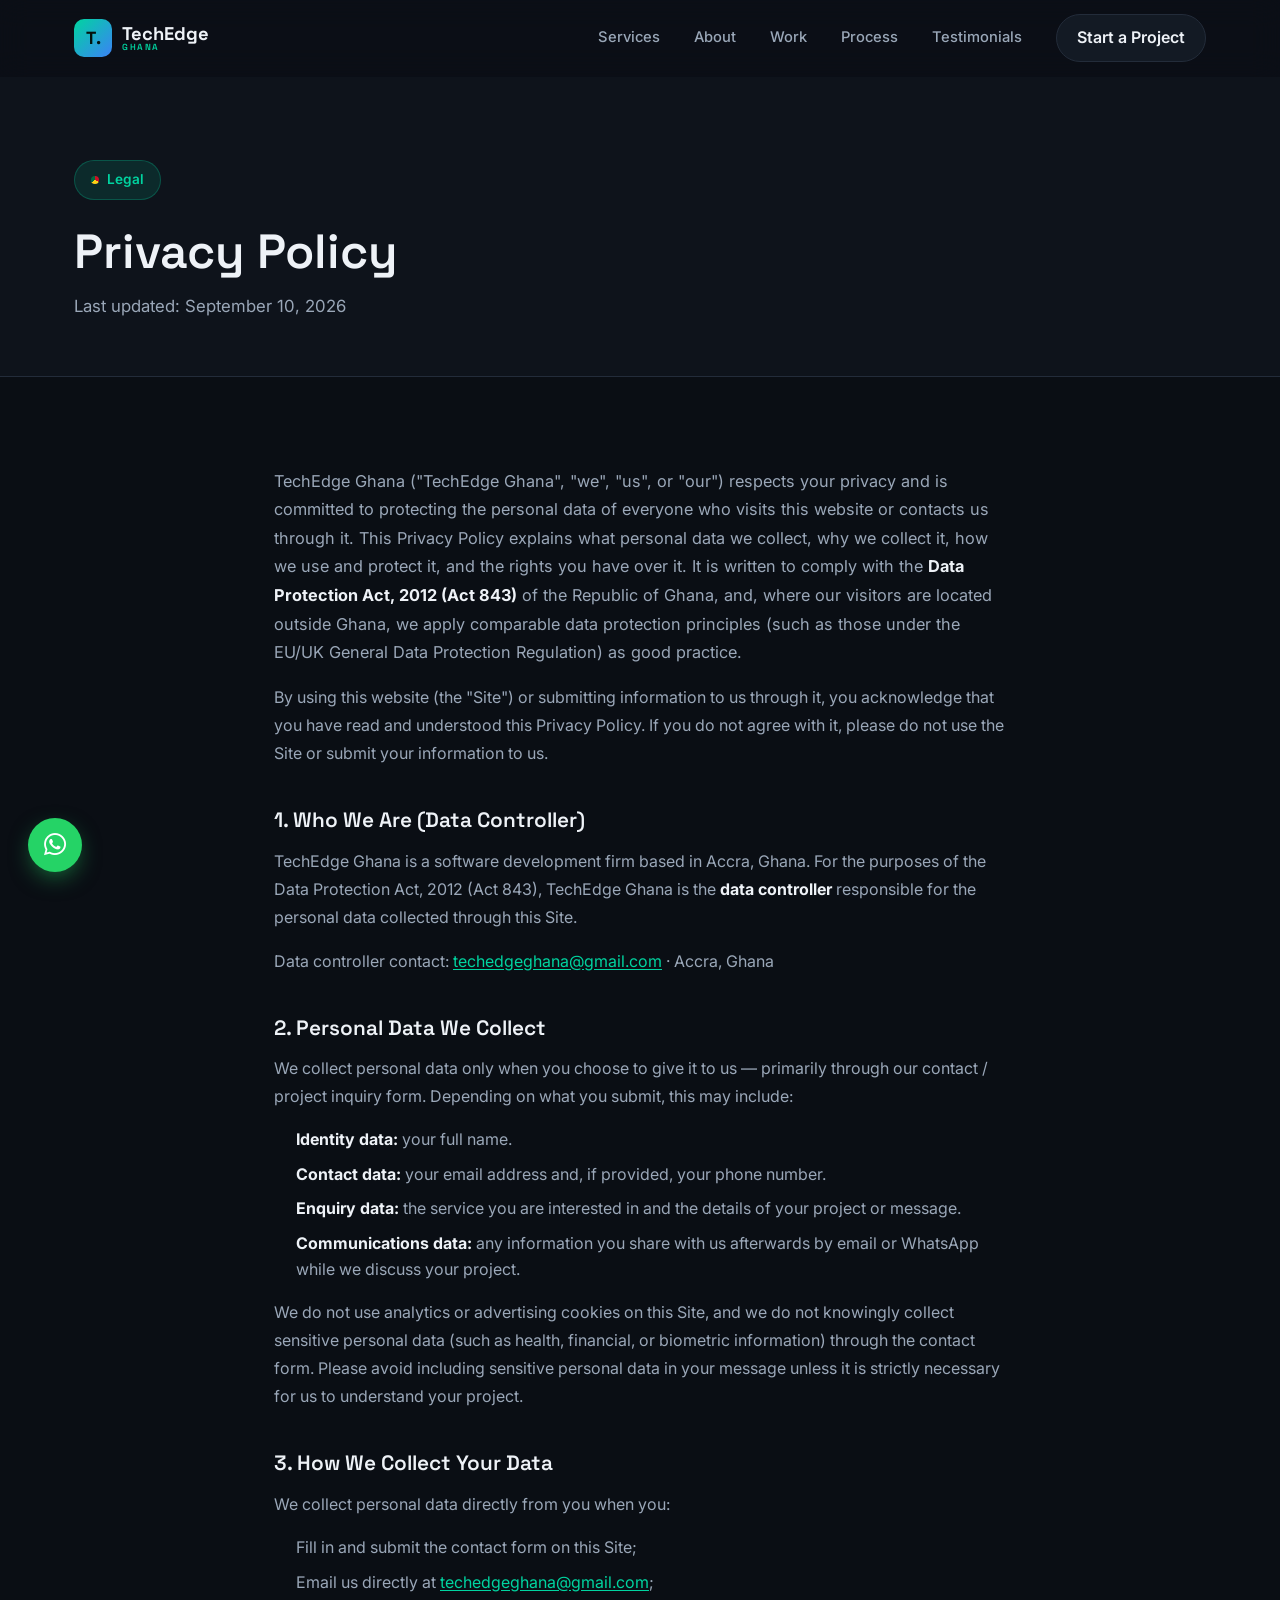
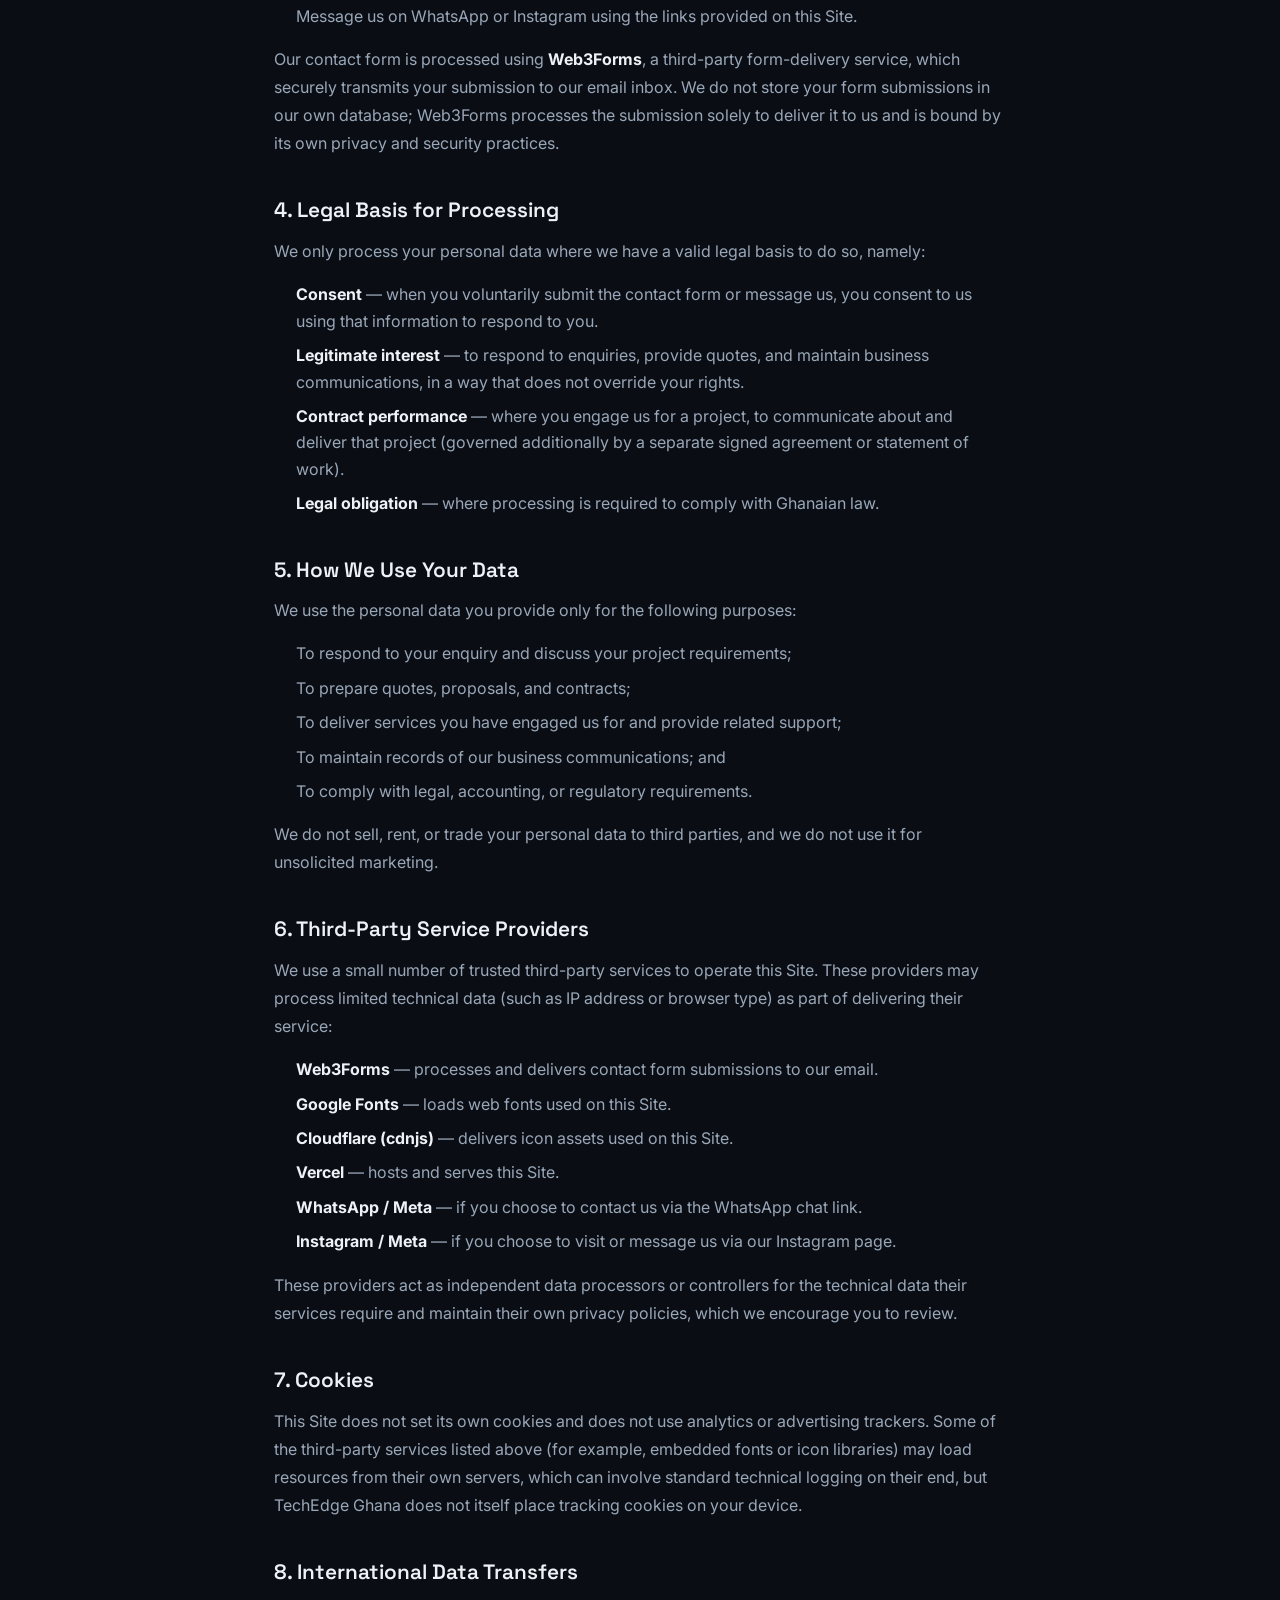
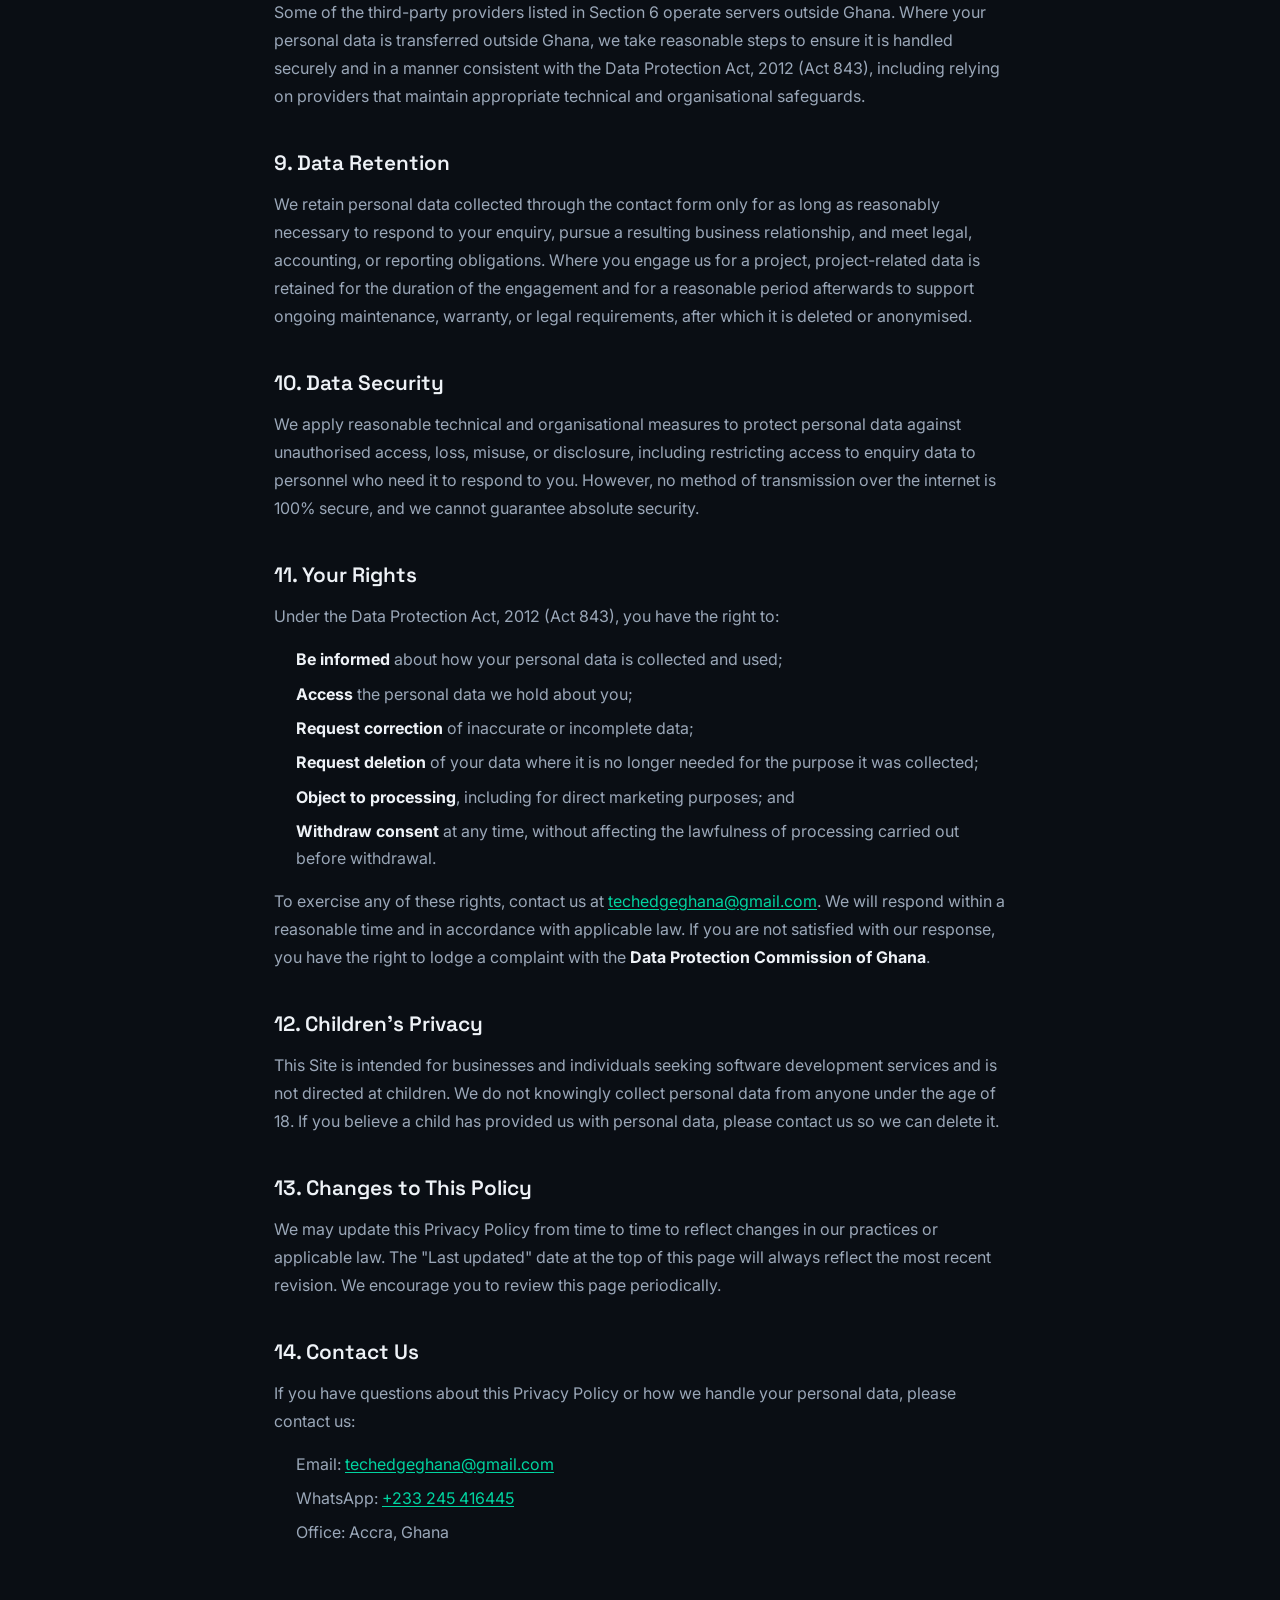
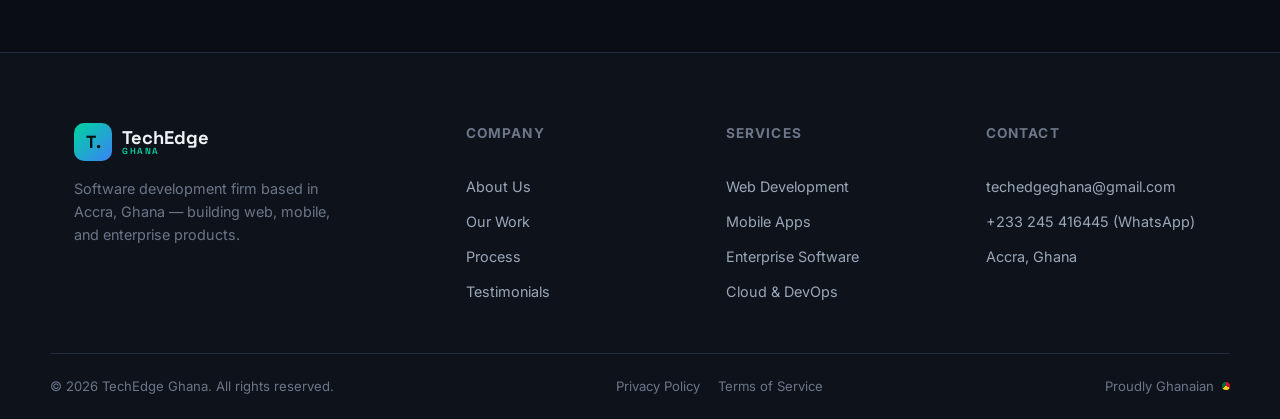
==== privacy.html @ fc967653 "Add Terms of Service and Privacy Policy pages Adds privacy.html and terms.html matching the site's d" ====
<!DOCTYPE html>
<html lang="en">
<head>
<meta charset="UTF-8">
<meta name="viewport" content="width=device-width, initial-scale=1.0">
<title>Privacy Policy | TechEdge Ghana</title>
<meta name="description" content="TechEdge Ghana's Privacy Policy — how we collect, use, and protect personal data in compliance with Ghana's Data Protection Act, 2012 (Act 843).">
<link rel="icon" href="data:image/svg+xml,<svg xmlns=%22http://www.w3.org/2000/svg%22 viewBox=%220 0 100 100%22><rect width=%22100%22 height=%22100%22 rx=%2220%22 fill=%22%230b0f14%22/><text x=%2250%22 y=%2268%22 font-size=%2260%22 text-anchor=%22middle%22 fill=%22%2300d4a0%22 font-family=%22Arial%22 font-weight=%22bold%22>T</text></svg>">
<link rel="preconnect" href="https://fonts.googleapis.com">
<link rel="preconnect" href="https://fonts.gstatic.com" crossorigin>
<link href="https://fonts.googleapis.com/css2?family=Space+Grotesk:wght@500;600;700&family=Inter:wght@400;500;600;700&display=swap" rel="stylesheet">
<link rel="stylesheet" href="https://cdnjs.cloudflare.com/ajax/libs/font-awesome/6.5.1/css/all.min.css">
<link rel="stylesheet" href="css/styles.css">
</head>
<body>

<div class="progress-bar" id="progressBar"></div>

<header class="site-header" id="siteHeader">
  <div class="container header-inner">
    <a href="index.html" class="logo">
      <span class="logo-mark">T<span class="dot">.</span></span>
      <span class="logo-text">TechEdge<span class="logo-sub">GHANA</span></span>
    </a>

    <nav class="nav-desktop" aria-label="Primary">
      <a href="index.html#services">Services</a>
      <a href="index.html#about">About</a>
      <a href="index.html#work">Work</a>
      <a href="index.html#process">Process</a>
      <a href="index.html#testimonials">Testimonials</a>
      <a href="index.html#contact" class="nav-cta">Start a Project</a>
    </nav>

    <button class="nav-toggle" id="navToggle" aria-label="Toggle menu" aria-expanded="false">
      <span></span><span></span><span></span>
    </button>
  </div>

  <nav class="nav-mobile" id="navMobile" aria-label="Mobile">
    <a href="index.html#services">Services</a>
    <a href="index.html#about">About</a>
    <a href="index.html#work">Work</a>
    <a href="index.html#process">Process</a>
    <a href="index.html#testimonials">Testimonials</a>
    <a href="index.html#contact" class="nav-cta">Start a Project</a>
  </nav>
</header>

<main>

  <section class="legal-hero">
    <div class="container">
      <p class="eyebrow reveal"><span class="flag-dot"></span> Legal</p>
      <h1 class="reveal">Privacy Policy</h1>
      <p class="section-sub reveal">Last updated: September 10, 2026</p>
    </div>
  </section>

  <section class="legal-body">
    <div class="container legal-content reveal">

      <p class="legal-intro">TechEdge Ghana ("TechEdge Ghana", "we", "us", or "our") respects your privacy and is committed to protecting the personal data of everyone who visits this website or contacts us through it. This Privacy Policy explains what personal data we collect, why we collect it, how we use and protect it, and the rights you have over it. It is written to comply with the <strong>Data Protection Act, 2012 (Act 843)</strong> of the Republic of Ghana, and, where our visitors are located outside Ghana, we apply comparable data protection principles (such as those under the EU/UK General Data Protection Regulation) as good practice.</p>

      <p>By using this website (the "Site") or submitting information to us through it, you acknowledge that you have read and understood this Privacy Policy. If you do not agree with it, please do not use the Site or submit your information to us.</p>

      <h2>1. Who We Are (Data Controller)</h2>
      <p>TechEdge Ghana is a software development firm based in Accra, Ghana. For the purposes of the Data Protection Act, 2012 (Act 843), TechEdge Ghana is the <strong>data controller</strong> responsible for the personal data collected through this Site.</p>
      <p>Data controller contact: <a href="mailto:techedgeghana@gmail.com">techedgeghana@gmail.com</a> &middot; Accra, Ghana</p>

      <h2>2. Personal Data We Collect</h2>
      <p>We collect personal data only when you choose to give it to us — primarily through our contact / project inquiry form. Depending on what you submit, this may include:</p>
      <ul>
        <li><strong>Identity data:</strong> your full name.</li>
        <li><strong>Contact data:</strong> your email address and, if provided, your phone number.</li>
        <li><strong>Enquiry data:</strong> the service you are interested in and the details of your project or message.</li>
        <li><strong>Communications data:</strong> any information you share with us afterwards by email or WhatsApp while we discuss your project.</li>
      </ul>
      <p>We do not use analytics or advertising cookies on this Site, and we do not knowingly collect sensitive personal data (such as health, financial, or biometric information) through the contact form. Please avoid including sensitive personal data in your message unless it is strictly necessary for us to understand your project.</p>

      <h2>3. How We Collect Your Data</h2>
      <p>We collect personal data directly from you when you:</p>
      <ul>
        <li>Fill in and submit the contact form on this Site;</li>
        <li>Email us directly at <a href="mailto:techedgeghana@gmail.com">techedgeghana@gmail.com</a>;</li>
        <li>Message us on WhatsApp or Instagram using the links provided on this Site.</li>
      </ul>
      <p>Our contact form is processed using <strong>Web3Forms</strong>, a third-party form-delivery service, which securely transmits your submission to our email inbox. We do not store your form submissions in our own database; Web3Forms processes the submission solely to deliver it to us and is bound by its own privacy and security practices.</p>

      <h2>4. Legal Basis for Processing</h2>
      <p>We only process your personal data where we have a valid legal basis to do so, namely:</p>
      <ul>
        <li><strong>Consent</strong> — when you voluntarily submit the contact form or message us, you consent to us using that information to respond to you.</li>
        <li><strong>Legitimate interest</strong> — to respond to enquiries, provide quotes, and maintain business communications, in a way that does not override your rights.</li>
        <li><strong>Contract performance</strong> — where you engage us for a project, to communicate about and deliver that project (governed additionally by a separate signed agreement or statement of work).</li>
        <li><strong>Legal obligation</strong> — where processing is required to comply with Ghanaian law.</li>
      </ul>

      <h2>5. How We Use Your Data</h2>
      <p>We use the personal data you provide only for the following purposes:</p>
      <ul>
        <li>To respond to your enquiry and discuss your project requirements;</li>
        <li>To prepare quotes, proposals, and contracts;</li>
        <li>To deliver services you have engaged us for and provide related support;</li>
        <li>To maintain records of our business communications; and</li>
        <li>To comply with legal, accounting, or regulatory requirements.</li>
      </ul>
      <p>We do not sell, rent, or trade your personal data to third parties, and we do not use it for unsolicited marketing.</p>

      <h2>6. Third-Party Service Providers</h2>
      <p>We use a small number of trusted third-party services to operate this Site. These providers may process limited technical data (such as IP address or browser type) as part of delivering their service:</p>
      <ul>
        <li><strong>Web3Forms</strong> — processes and delivers contact form submissions to our email.</li>
        <li><strong>Google Fonts</strong> — loads web fonts used on this Site.</li>
        <li><strong>Cloudflare (cdnjs)</strong> — delivers icon assets used on this Site.</li>
        <li><strong>Vercel</strong> — hosts and serves this Site.</li>
        <li><strong>WhatsApp / Meta</strong> — if you choose to contact us via the WhatsApp chat link.</li>
        <li><strong>Instagram / Meta</strong> — if you choose to visit or message us via our Instagram page.</li>
      </ul>
      <p>These providers act as independent data processors or controllers for the technical data their services require and maintain their own privacy policies, which we encourage you to review.</p>

      <h2>7. Cookies</h2>
      <p>This Site does not set its own cookies and does not use analytics or advertising trackers. Some of the third-party services listed above (for example, embedded fonts or icon libraries) may load resources from their own servers, which can involve standard technical logging on their end, but TechEdge Ghana does not itself place tracking cookies on your device.</p>

      <h2>8. International Data Transfers</h2>
      <p>Some of the third-party providers listed in Section 6 operate servers outside Ghana. Where your personal data is transferred outside Ghana, we take reasonable steps to ensure it is handled securely and in a manner consistent with the Data Protection Act, 2012 (Act 843), including relying on providers that maintain appropriate technical and organisational safeguards.</p>

      <h2>9. Data Retention</h2>
      <p>We retain personal data collected through the contact form only for as long as reasonably necessary to respond to your enquiry, pursue a resulting business relationship, and meet legal, accounting, or reporting obligations. Where you engage us for a project, project-related data is retained for the duration of the engagement and for a reasonable period afterwards to support ongoing maintenance, warranty, or legal requirements, after which it is deleted or anonymised.</p>

      <h2>10. Data Security</h2>
      <p>We apply reasonable technical and organisational measures to protect personal data against unauthorised access, loss, misuse, or disclosure, including restricting access to enquiry data to personnel who need it to respond to you. However, no method of transmission over the internet is 100% secure, and we cannot guarantee absolute security.</p>

      <h2>11. Your Rights</h2>
      <p>Under the Data Protection Act, 2012 (Act 843), you have the right to:</p>
      <ul>
        <li><strong>Be informed</strong> about how your personal data is collected and used;</li>
        <li><strong>Access</strong> the personal data we hold about you;</li>
        <li><strong>Request correction</strong> of inaccurate or incomplete data;</li>
        <li><strong>Request deletion</strong> of your data where it is no longer needed for the purpose it was collected;</li>
        <li><strong>Object to processing</strong>, including for direct marketing purposes; and</li>
        <li><strong>Withdraw consent</strong> at any time, without affecting the lawfulness of processing carried out before withdrawal.</li>
      </ul>
      <p>To exercise any of these rights, contact us at <a href="mailto:techedgeghana@gmail.com">techedgeghana@gmail.com</a>. We will respond within a reasonable time and in accordance with applicable law. If you are not satisfied with our response, you have the right to lodge a complaint with the <strong>Data Protection Commission of Ghana</strong>.</p>

      <h2>12. Children's Privacy</h2>
      <p>This Site is intended for businesses and individuals seeking software development services and is not directed at children. We do not knowingly collect personal data from anyone under the age of 18. If you believe a child has provided us with personal data, please contact us so we can delete it.</p>

      <h2>13. Changes to This Policy</h2>
      <p>We may update this Privacy Policy from time to time to reflect changes in our practices or applicable law. The "Last updated" date at the top of this page will always reflect the most recent revision. We encourage you to review this page periodically.</p>

      <h2>14. Contact Us</h2>
      <p>If you have questions about this Privacy Policy or how we handle your personal data, please contact us:</p>
      <ul>
        <li>Email: <a href="mailto:techedgeghana@gmail.com">techedgeghana@gmail.com</a></li>
        <li>WhatsApp: <a href="https://wa.me/233245416445" target="_blank" rel="noopener">+233 245 416445</a></li>
        <li>Office: Accra, Ghana</li>
      </ul>

    </div>
  </section>

</main>

<footer class="site-footer">
  <div class="container footer-inner">
    <div class="footer-brand">
      <a href="index.html" class="logo">
        <span class="logo-mark">T<span class="dot">.</span></span>
        <span class="logo-text">TechEdge<span class="logo-sub">GHANA</span></span>
      </a>
      <p>Software development firm based in Accra, Ghana &mdash; building web, mobile, and enterprise products.</p>
    </div>
    <div class="footer-col">
      <h5>Company</h5>
      <a href="index.html#about">About Us</a>
      <a href="index.html#work">Our Work</a>
      <a href="index.html#process">Process</a>
      <a href="index.html#testimonials">Testimonials</a>
    </div>
    <div class="footer-col">
      <h5>Services</h5>
      <a href="index.html#services">Web Development</a>
      <a href="index.html#services">Mobile Apps</a>
      <a href="index.html#services">Enterprise Software</a>
      <a href="index.html#services">Cloud &amp; DevOps</a>
    </div>
    <div class="footer-col">
      <h5>Contact</h5>
      <a href="mailto:techedgeghana@gmail.com">techedgeghana@gmail.com</a>
      <a href="https://wa.me/233245416445" target="_blank" rel="noopener">+233 245 416445 (WhatsApp)</a>
      <span>Accra, Ghana</span>
    </div>
  </div>
  <div class="container footer-bottom">
    <span>&copy; <span id="year"></span> TechEdge Ghana. All rights reserved.</span>
    <div class="footer-legal-links">
      <a href="privacy.html">Privacy Policy</a>
      <a href="terms.html">Terms of Service</a>
    </div>
    <span class="footer-flag">Proudly Ghanaian <span class="flag-dot"></span></span>
  </div>
</footer>

<a class="whatsapp-float" href="https://wa.me/233245416445" target="_blank" rel="noopener" aria-label="Chat with us on WhatsApp">
  <i class="fa-brands fa-whatsapp"></i>
</a>

<button class="back-to-top" id="backToTop" aria-label="Back to top"><i class="fa-solid fa-arrow-up"></i></button>

<script src="js/main.js"></script>
</body>
</html>
---- css/styles.css ----
/* ============ Tokens ============ */
:root {
  --bg: #0a0e14;
  --bg-alt: #0e131b;
  --surface: #131a24;
  --surface-hover: #182130;
  --border: #232c3a;
  --text: #eef2f7;
  --text-dim: #9aa7b8;
  --text-faint: #6b7688;

  --accent: #00d4a0;       /* teal-green */
  --accent-2: #3b82f6;     /* blue */
  --accent-soft: rgba(0, 212, 160, 0.12);

  --gh-red: #ce1126;
  --gh-gold: #fcd116;
  --gh-green: #006b3f;

  --radius: 14px;
  --radius-sm: 8px;
  --shadow: 0 10px 40px -12px rgba(0, 0, 0, 0.5);
  --font-head: 'Space Grotesk', 'Inter', sans-serif;
  --font-body: 'Inter', system-ui, sans-serif;
  --container: 1180px;
}

* { box-sizing: border-box; margin: 0; padding: 0; }

html { scroll-behavior: smooth; }

body {
  background: var(--bg);
  color: var(--text);
  font-family: var(--font-body);
  line-height: 1.6;
  -webkit-font-smoothing: antialiased;
  overflow-x: hidden;
}

img { max-width: 100%; display: block; }

a { color: inherit; text-decoration: none; }

ul { list-style: none; }

.container {
  max-width: var(--container);
  margin: 0 auto;
  padding: 0 24px;
}

h1, h2, h3, h4 { font-family: var(--font-head); font-weight: 600; line-height: 1.15; }

.text-gradient {
  background: linear-gradient(100deg, var(--accent), var(--accent-2));
  -webkit-background-clip: text;
  background-clip: text;
  color: transparent;
}

.flag-dot {
  display: inline-block;
  width: 8px; height: 8px;
  border-radius: 50%;
  background: conic-gradient(var(--gh-red) 0 33%, var(--gh-gold) 33% 66%, var(--gh-green) 66% 100%);
  vertical-align: middle;
}

/* ============ Buttons ============ */
.btn {
  display: inline-flex;
  align-items: center;
  gap: 10px;
  padding: 14px 26px;
  border-radius: 999px;
  font-weight: 600;
  font-size: 0.95rem;
  border: 1px solid transparent;
  cursor: pointer;
  transition: transform 0.2s ease, box-shadow 0.2s ease, background 0.2s ease, color 0.2s ease, border-color .2s ease;
  white-space: nowrap;
}
.btn i { font-size: 0.85em; transition: transform .2s ease; }
.btn:hover i { transform: translateX(3px); }

.btn-primary {
  background: linear-gradient(100deg, var(--accent), #00b389);
  color: #04120d;
  box-shadow: 0 8px 24px -8px rgba(0, 212, 160, 0.55);
}
.btn-primary:hover { transform: translateY(-2px); box-shadow: 0 12px 30px -8px rgba(0, 212, 160, 0.7); }

.btn-ghost {
  background: transparent;
  border-color: var(--border);
  color: var(--text);
}
.btn-ghost:hover { border-color: var(--accent); color: var(--accent); }

.btn-block { width: 100%; justify-content: center; }

/* ============ Progress bar ============ */
.progress-bar {
  position: fixed;
  top: 0; left: 0;
  height: 3px;
  width: 0%;
  background: linear-gradient(90deg, var(--gh-red), var(--gh-gold), var(--gh-green));
  z-index: 2000;
  transition: width 0.1s ease-out;
}

/* ============ Header ============ */
.site-header {
  position: fixed;
  top: 0; left: 0; right: 0;
  z-index: 1000;
  background: rgba(10, 14, 20, 0.7);
  backdrop-filter: blur(14px);
  -webkit-backdrop-filter: blur(14px);
  border-bottom: 1px solid transparent;
  transition: border-color 0.3s ease, background 0.3s ease;
}
.site-header.scrolled {
  border-color: var(--border);
  background: rgba(10, 14, 20, 0.92);
}

.header-inner {
  display: flex;
  align-items: center;
  justify-content: space-between;
  height: 76px;
}

.logo { display: flex; align-items: center; gap: 10px; }
.logo-mark {
  display: inline-flex;
  align-items: center;
  justify-content: center;
  width: 38px; height: 38px;
  border-radius: 10px;
  background: linear-gradient(135deg, var(--accent), var(--accent-2));
  color: #04120d;
  font-family: var(--font-head);
  font-weight: 700;
  font-size: 1.1rem;
}
.logo-mark .dot { color: #04120d; }
.logo-text {
  font-family: var(--font-head);
  font-weight: 700;
  font-size: 1.15rem;
  display: flex;
  flex-direction: column;
  line-height: 1.05;
}
.logo-sub {
  font-size: 0.55rem;
  letter-spacing: 0.18em;
  color: var(--accent);
  font-weight: 600;
}

.nav-desktop { display: flex; align-items: center; gap: 34px; }
.nav-desktop a:not(.nav-cta) {
  font-size: 0.92rem;
  font-weight: 500;
  color: var(--text-dim);
  position: relative;
  padding: 4px 0;
  transition: color 0.2s ease;
}
.nav-desktop a:not(.nav-cta):hover { color: var(--text); }
.nav-desktop a:not(.nav-cta)::after {
  content: '';
  position: absolute;
  left: 0; bottom: -2px;
  width: 0; height: 2px;
  background: var(--accent);
  transition: width 0.2s ease;
}
.nav-desktop a:not(.nav-cta):hover::after { width: 100%; }

.nav-cta {
  background: var(--surface);
  border: 1px solid var(--border);
  padding: 10px 20px;
  border-radius: 999px;
  font-weight: 600;
  transition: border-color .2s ease, color .2s ease, background .2s ease;
}
.nav-cta:hover { border-color: var(--accent); color: var(--accent); background: var(--accent-soft); }

.nav-toggle {
  display: none;
  flex-direction: column;
  justify-content: center;
  gap: 5px;
  width: 40px; height: 40px;
  background: none;
  border: none;
  cursor: pointer;
}
.nav-toggle span {
  display: block;
  height: 2px;
  width: 22px;
  background: var(--text);
  margin: 0 auto;
  transition: transform 0.25s ease, opacity 0.25s ease;
}
.nav-toggle.active span:nth-child(1) { transform: translateY(7px) rotate(45deg); }
.nav-toggle.active span:nth-child(2) { opacity: 0; }
.nav-toggle.active span:nth-child(3) { transform: translateY(-7px) rotate(-45deg); }

.nav-mobile {
  display: none;
  flex-direction: column;
  gap: 4px;
  padding: 10px 24px 24px;
  background: rgba(10, 14, 20, 0.98);
  border-bottom: 1px solid var(--border);
}
.nav-mobile.open { display: flex; }
.nav-mobile a {
  padding: 12px 4px;
  border-bottom: 1px solid var(--border);
  color: var(--text-dim);
  font-weight: 500;
}
.nav-mobile a:last-child { border-bottom: none; }
.nav-mobile .nav-cta {
  margin-top: 10px;
  text-align: center;
  background: var(--accent);
  color: #04120d;
  border-color: var(--accent);
}

/* ============ Hero ============ */
.hero {
  position: relative;
  padding: 168px 0 100px;
  overflow: hidden;
  background:
    linear-gradient(180deg, rgba(8, 11, 16, 0.82) 0%, rgba(8, 11, 16, 0.72) 45%, rgba(10, 14, 20, 0.96) 100%),
    url('../assets/TechEdge.jpg') center 30% / cover no-repeat;
}
.hero-glow {
  position: absolute;
  top: -200px; left: 50%;
  transform: translateX(-50%);
  width: 900px; height: 700px;
  background: radial-gradient(circle, rgba(0, 212, 160, 0.18), rgba(59, 130, 246, 0.08) 45%, transparent 70%);
  filter: blur(40px);
  pointer-events: none;
  z-index: 0;
}
.hero-inner { position: relative; z-index: 1; max-width: 820px; }

.eyebrow {
  display: inline-flex;
  align-items: center;
  gap: 8px;
  font-size: 0.85rem;
  font-weight: 600;
  color: var(--accent);
  background: var(--accent-soft);
  border: 1px solid rgba(0, 212, 160, 0.25);
  padding: 8px 16px;
  border-radius: 999px;
  margin-bottom: 24px;
}

.hero h1 {
  font-size: clamp(2.4rem, 5.2vw, 4rem);
  letter-spacing: -0.02em;
  margin-bottom: 22px;
}

.hero-sub {
  font-size: 1.15rem;
  color: var(--text-dim);
  max-width: 640px;
  margin-bottom: 36px;
}

.hero-actions { display: flex; gap: 16px; flex-wrap: wrap; margin-bottom: 64px; }

.hero-stats {
  display: grid;
  grid-template-columns: repeat(4, auto);
  gap: 40px;
  padding-top: 40px;
  border-top: 1px solid var(--border);
}
.stat { display: flex; flex-direction: column; }
.stat-num, .stat-suffix {
  font-family: var(--font-head);
  font-size: 2rem;
  font-weight: 700;
  color: var(--text);
  display: inline;
}
.stat-suffix { color: var(--accent); }
.stat-label { font-size: 0.82rem; color: var(--text-faint); margin-top: 4px; }

/* ============ Trust strip ============ */
.trust-strip {
  border-top: 1px solid var(--border);
  border-bottom: 1px solid var(--border);
  padding: 26px 0;
  background: var(--bg-alt);
}
.trust-inner { display: flex; align-items: center; gap: 28px; flex-wrap: wrap; justify-content: space-between; }
.trust-label { color: var(--text-faint); font-size: 0.85rem; white-space: nowrap; }
.trust-marquee { display: flex; gap: 28px; flex-wrap: wrap; }
.trust-marquee span {
  font-size: 0.85rem;
  color: var(--text-dim);
  font-weight: 500;
  padding: 6px 14px;
  border: 1px solid var(--border);
  border-radius: 999px;
}

/* ============ Section shared ============ */
section { padding: 110px 0; }
.section-eyebrow {
  color: var(--accent);
  font-weight: 700;
  font-size: 0.82rem;
  letter-spacing: 0.14em;
  text-transform: uppercase;
  margin-bottom: 14px;
}
.section-title {
  font-size: clamp(1.8rem, 3.4vw, 2.6rem);
  letter-spacing: -0.015em;
  margin-bottom: 16px;
}
.section-sub {
  color: var(--text-dim);
  font-size: 1.05rem;
  max-width: 600px;
  margin-bottom: 56px;
}

/* ============ Services ============ */
.services { background: var(--bg-alt); }
.services-grid {
  display: grid;
  grid-template-columns: repeat(3, 1fr);
  gap: 24px;
}
.service-card {
  background: var(--surface);
  border: 1px solid var(--border);
  border-radius: var(--radius);
  padding: 32px 28px;
  transition: transform 0.25s ease, border-color 0.25s ease, background 0.25s ease;
}
.service-card:hover {
  transform: translateY(-6px);
  border-color: rgba(0, 212, 160, 0.35);
  background: var(--surface-hover);
}
.service-icon {
  width: 52px; height: 52px;
  display: flex; align-items: center; justify-content: center;
  border-radius: 12px;
  background: var(--accent-soft);
  color: var(--accent);
  font-size: 1.3rem;
  margin-bottom: 20px;
}
.service-card h3 { font-size: 1.15rem; margin-bottom: 10px; }
.service-card p { color: var(--text-dim); font-size: 0.95rem; }

/* ============ About ============ */
.about-inner {
  display: grid;
  grid-template-columns: 0.9fr 1.1fr;
  gap: 64px;
  align-items: center;
}
.about-visual {
  display: flex;
  flex-direction: column;
  gap: 18px;
}
.about-card {
  background: var(--surface);
  border: 1px solid var(--border);
  border-radius: var(--radius);
  padding: 26px;
}
.about-card i { color: var(--accent); font-size: 1.3rem; margin-bottom: 12px; }
.about-card h4 { font-size: 1.05rem; margin-bottom: 8px; }
.about-card p { color: var(--text-dim); font-size: 0.92rem; }
.card-a { margin-right: 40px; }
.card-b { margin-left: 40px; }
.card-c { margin-right: 20px; }

.about-copy p { color: var(--text-dim); margin-bottom: 26px; }
.about-points { margin-bottom: 34px; display: flex; flex-direction: column; gap: 12px; }
.about-points li { display: flex; align-items: center; gap: 10px; font-size: 0.95rem; }
.about-points i {
  width: 22px; height: 22px;
  flex-shrink: 0;
  display: flex; align-items: center; justify-content: center;
  background: var(--accent-soft);
  color: var(--accent);
  border-radius: 50%;
  font-size: 0.7rem;
}

/* ============ Work / Portfolio ============ */
.work { background: var(--bg-alt); }
.work-grid {
  display: grid;
  grid-template-columns: repeat(3, 1fr);
  gap: 24px;
}
.work-card {
  display: block;
  background: var(--surface);
  border: 1px solid var(--border);
  border-radius: var(--radius);
  overflow: hidden;
  transition: transform 0.25s ease, border-color 0.25s ease;
}
.work-card:hover { transform: translateY(-6px); border-color: rgba(0, 212, 160, 0.35); }
.work-card:hover .work-link { color: var(--accent); gap: 10px; }
.work-thumb {
  height: 190px;
  overflow: hidden;
  position: relative;
}
.work-thumb img {
  width: 100%;
  height: 100%;
  object-fit: cover;
  object-position: top center;
  transition: transform 0.4s ease;
}
.work-card:hover .work-thumb img { transform: scale(1.05); }
.thumb-1 { background: linear-gradient(135deg, #0f766e, #134e4a); }
.thumb-2 { background: linear-gradient(135deg, #1d4ed8, #172554); }
.thumb-3 { background: linear-gradient(135deg, #be123c, #4c0519); }
.work-body { padding: 24px; }
.work-tag {
  display: inline-block;
  font-size: 0.72rem;
  font-weight: 700;
  letter-spacing: 0.06em;
  text-transform: uppercase;
  color: var(--accent);
  margin-bottom: 10px;
}
.work-body h3 { font-size: 1.08rem; margin-bottom: 8px; }
.work-body p { color: var(--text-dim); font-size: 0.9rem; margin-bottom: 16px; }
.work-link {
  display: inline-flex;
  align-items: center;
  gap: 6px;
  font-size: 0.85rem;
  font-weight: 600;
  color: var(--text-dim);
  transition: color 0.2s ease, gap 0.2s ease;
}
.work-link i { font-size: 0.75em; }
.work-note {
  text-align: center;
  color: var(--text-faint);
  font-size: 0.92rem;
  margin-top: 40px;
}
.work-note a { color: var(--accent); font-weight: 600; }
.work-note a:hover { text-decoration: underline; }

/* ============ Process ============ */
.process-grid {
  display: grid;
  grid-template-columns: repeat(4, 1fr);
  gap: 24px;
}
.process-step {
  position: relative;
  padding: 30px 24px 24px;
  border-left: 2px solid var(--border);
  transition: border-color .25s ease;
}
.process-step:hover { border-color: var(--accent); }
.process-num {
  font-family: var(--font-head);
  font-size: 1.6rem;
  font-weight: 700;
  color: var(--accent);
  display: block;
  margin-bottom: 14px;
}
.process-step h3 { font-size: 1.1rem; margin-bottom: 10px; }
.process-step p { color: var(--text-dim); font-size: 0.92rem; }

/* ============ Testimonials ============ */
.testimonials { background: var(--bg-alt); }
.testimonial-grid {
  display: grid;
  grid-template-columns: repeat(3, 1fr);
  gap: 24px;
}
.testimonial-card {
  background: var(--surface);
  border: 1px solid var(--border);
  border-radius: var(--radius);
  padding: 30px;
}
.quote-icon { color: var(--accent); opacity: 0.5; font-size: 1.3rem; margin-bottom: 16px; }
.testimonial-card blockquote { color: var(--text); font-size: 0.98rem; margin-bottom: 24px; line-height: 1.65; }
.testimonial-card figcaption { display: flex; flex-direction: column; }
.t-name { font-weight: 600; font-size: 0.92rem; }
.t-role { color: var(--text-faint); font-size: 0.82rem; }

/* ============ CTA banner ============ */
.cta-banner {
  padding: 90px 0;
}
.cta-inner {
  text-align: center;
  background: linear-gradient(120deg, rgba(0,212,160,0.12), rgba(59,130,246,0.10));
  border: 1px solid rgba(0, 212, 160, 0.25);
  border-radius: 24px;
  padding: 64px 32px;
}
.cta-inner h2 { font-size: clamp(1.6rem, 3vw, 2.2rem); margin-bottom: 14px; }
.cta-inner p { color: var(--text-dim); margin-bottom: 30px; }

/* ============ Contact ============ */
.contact-inner {
  display: grid;
  grid-template-columns: 0.85fr 1.15fr;
  gap: 64px;
}
.contact-detail {
  display: flex;
  align-items: flex-start;
  gap: 16px;
  margin-bottom: 22px;
}
.contact-detail i {
  width: 42px; height: 42px;
  flex-shrink: 0;
  display: flex; align-items: center; justify-content: center;
  background: var(--surface);
  border: 1px solid var(--border);
  border-radius: 10px;
  color: var(--accent);
}
.contact-detail div { display: flex; flex-direction: column; }
.contact-detail strong { font-size: 0.9rem; }
.contact-detail span { color: var(--text-dim); font-size: 0.9rem; }
.contact-detail span a { color: var(--text-dim); transition: color .2s ease; }
.contact-detail span a:hover { color: var(--accent); }

.social-links { display: flex; gap: 12px; margin-top: 30px; }
.social-links a {
  width: 42px; height: 42px;
  display: flex; align-items: center; justify-content: center;
  border: 1px solid var(--border);
  border-radius: 10px;
  color: var(--text-dim);
  transition: color .2s ease, border-color .2s ease, background .2s ease;
}
.social-links a:hover { color: var(--accent); border-color: var(--accent); background: var(--accent-soft); }

.contact-form {
  background: var(--surface);
  border: 1px solid var(--border);
  border-radius: var(--radius);
  padding: 36px;
}
.form-row {
  display: grid;
  grid-template-columns: 1fr 1fr;
  gap: 20px;
}
.form-group { margin-bottom: 20px; display: flex; flex-direction: column; }
.form-group label { font-size: 0.85rem; font-weight: 600; margin-bottom: 8px; color: var(--text-dim); }
.form-group input,
.form-group select,
.form-group textarea {
  background: var(--bg);
  border: 1px solid var(--border);
  border-radius: var(--radius-sm);
  padding: 12px 14px;
  color: var(--text);
  font-family: var(--font-body);
  font-size: 0.92rem;
  transition: border-color 0.2s ease;
  resize: vertical;
}
.form-group input:focus,
.form-group select:focus,
.form-group textarea:focus {
  outline: none;
  border-color: var(--accent);
}
.form-group select { cursor: pointer; }
.error-msg {
  display: none;
  color: #f87171;
  font-size: 0.78rem;
  margin-top: 6px;
}
.form-group.invalid input,
.form-group.invalid textarea { border-color: #f87171; }
.form-group.invalid .error-msg { display: block; }

.form-success,
.form-error {
  display: none;
  align-items: center;
  gap: 8px;
  margin-top: 16px;
  font-size: 0.9rem;
  font-weight: 500;
}
.form-success { color: var(--accent); }
.form-error { color: #f87171; }
.form-error a { color: inherit; text-decoration: underline; }
.form-success.show,
.form-error.show { display: flex; }

.btn.loading .btn-label { opacity: 0; }
.btn.loading {
  position: relative;
  pointer-events: none;
}
.btn.loading::after {
  content: '';
  position: absolute;
  width: 18px; height: 18px;
  border: 2px solid rgba(4, 18, 13, 0.3);
  border-top-color: #04120d;
  border-radius: 50%;
  animation: btn-spin 0.7s linear infinite;
}
@keyframes btn-spin { to { transform: rotate(360deg); } }

/* ============ Legal pages ============ */
.legal-hero {
  padding: 160px 0 56px;
  border-bottom: 1px solid var(--border);
  background: var(--bg-alt);
}
.legal-hero h1 { font-size: clamp(2rem, 4.5vw, 3rem); margin-bottom: 14px; }
.legal-hero .section-sub { margin-bottom: 0; max-width: 640px; }

.legal-body { padding: 90px 0; }
.legal-content { max-width: 780px; margin: 0 auto; color: var(--text-dim); }
.legal-content h2 { color: var(--text); font-size: 1.3rem; margin: 42px 0 14px; }
.legal-content h2:first-child { margin-top: 0; }
.legal-content h3 { color: var(--text); font-size: 1.05rem; margin: 24px 0 10px; }
.legal-content p { margin-bottom: 16px; line-height: 1.75; }
.legal-content ul, .legal-content ol {
  margin: 0 0 16px 22px;
  display: flex;
  flex-direction: column;
  gap: 8px;
}
.legal-content li { line-height: 1.65; }
.legal-content a { color: var(--accent); text-decoration: underline; text-underline-offset: 2px; }
.legal-content strong { color: var(--text); }
.legal-content .legal-intro { font-size: 1.02rem; }

/* ============ Footer ============ */
.site-footer {
  background: var(--bg-alt);
  border-top: 1px solid var(--border);
  padding: 70px 0 0;
}
.footer-inner {
  display: grid;
  grid-template-columns: 1.6fr 1fr 1fr 1fr;
  gap: 40px;
  padding-bottom: 50px;
}
.footer-brand p { color: var(--text-faint); font-size: 0.9rem; margin-top: 16px; max-width: 280px; }
.footer-col h5 { font-size: 0.85rem; text-transform: uppercase; letter-spacing: 0.08em; color: var(--text-faint); margin-bottom: 18px; }
.footer-col { display: flex; flex-direction: column; gap: 12px; }
.footer-col a, .footer-col span { color: var(--text-dim); font-size: 0.9rem; transition: color .2s ease; }
.footer-col a:hover { color: var(--accent); }

.footer-bottom {
  border-top: 1px solid var(--border);
  padding: 22px 0;
  display: flex;
  justify-content: space-between;
  flex-wrap: wrap;
  gap: 10px;
  font-size: 0.82rem;
  color: var(--text-faint);
}
.footer-flag { display: inline-flex; align-items: center; gap: 8px; }
.footer-legal-links { display: flex; align-items: center; gap: 18px; }
.footer-legal-links a { color: var(--text-faint); font-size: 0.82rem; transition: color .2s ease; }
.footer-legal-links a:hover { color: var(--accent); }

/* ============ WhatsApp float ============ */
.whatsapp-float {
  position: fixed;
  bottom: 28px; left: 28px;
  width: 54px; height: 54px;
  border-radius: 50%;
  background: #25d366;
  color: #fff;
  display: flex; align-items: center; justify-content: center;
  font-size: 1.6rem;
  z-index: 900;
  box-shadow: 0 8px 24px -6px rgba(37, 211, 102, 0.6);
  transition: transform 0.2s ease, box-shadow 0.2s ease;
  animation: wa-pulse 2.6s ease-in-out infinite;
}
.whatsapp-float:hover {
  transform: translateY(-3px) scale(1.05);
  box-shadow: 0 12px 30px -6px rgba(37, 211, 102, 0.75);
}
@keyframes wa-pulse {
  0%, 100% { box-shadow: 0 8px 24px -6px rgba(37, 211, 102, 0.6), 0 0 0 0 rgba(37, 211, 102, 0.5); }
  50% { box-shadow: 0 8px 24px -6px rgba(37, 211, 102, 0.6), 0 0 0 10px rgba(37, 211, 102, 0); }
}

/* ============ Back to top ============ */
.back-to-top {
  position: fixed;
  bottom: 28px; right: 28px;
  width: 46px; height: 46px;
  border-radius: 50%;
  background: var(--accent);
  color: #04120d;
  border: none;
  display: flex; align-items: center; justify-content: center;
  cursor: pointer;
  opacity: 0;
  visibility: hidden;
  transform: translateY(10px);
  transition: opacity 0.25s ease, transform 0.25s ease, visibility 0.25s ease;
  z-index: 900;
  box-shadow: 0 8px 24px -6px rgba(0, 212, 160, 0.5);
}
.back-to-top.show { opacity: 1; visibility: visible; transform: translateY(0); }

/* ============ Reveal animation ============ */
.reveal {
  opacity: 0;
  transform: translateY(24px);
  transition: opacity 0.7s ease, transform 0.7s ease;
}
.reveal.in-view { opacity: 1; transform: translateY(0); }

/* ============ Responsive ============ */
@media (max-width: 980px) {
  .nav-desktop { display: none; }
  .nav-toggle { display: flex; }
  .services-grid, .work-grid, .testimonial-grid { grid-template-columns: repeat(2, 1fr); }
  .process-grid { grid-template-columns: repeat(2, 1fr); }
  .about-inner, .contact-inner { grid-template-columns: 1fr; gap: 48px; }
  .about-visual { flex-direction: row; flex-wrap: wrap; }
  .about-card { flex: 1 1 220px; margin: 0 !important; }
  .footer-inner { grid-template-columns: 1fr 1fr; }
  .hero-stats { grid-template-columns: repeat(2, 1fr); row-gap: 28px; }
}

@media (max-width: 620px) {
  .container { padding: 0 20px; }
  section { padding: 80px 0; }
  .hero { padding: 140px 0 70px; }
  .hero-actions { flex-direction: column; }
  .hero-actions .btn { width: 100%; justify-content: center; }
  .services-grid, .work-grid, .testimonial-grid, .process-grid { grid-template-columns: 1fr; }
  .trust-inner { flex-direction: column; align-items: flex-start; }
  .form-row { grid-template-columns: 1fr; }
  .footer-inner { grid-template-columns: 1fr; gap: 32px; }
  .cta-inner { padding: 48px 24px; }
  .contact-form { padding: 26px; }
}
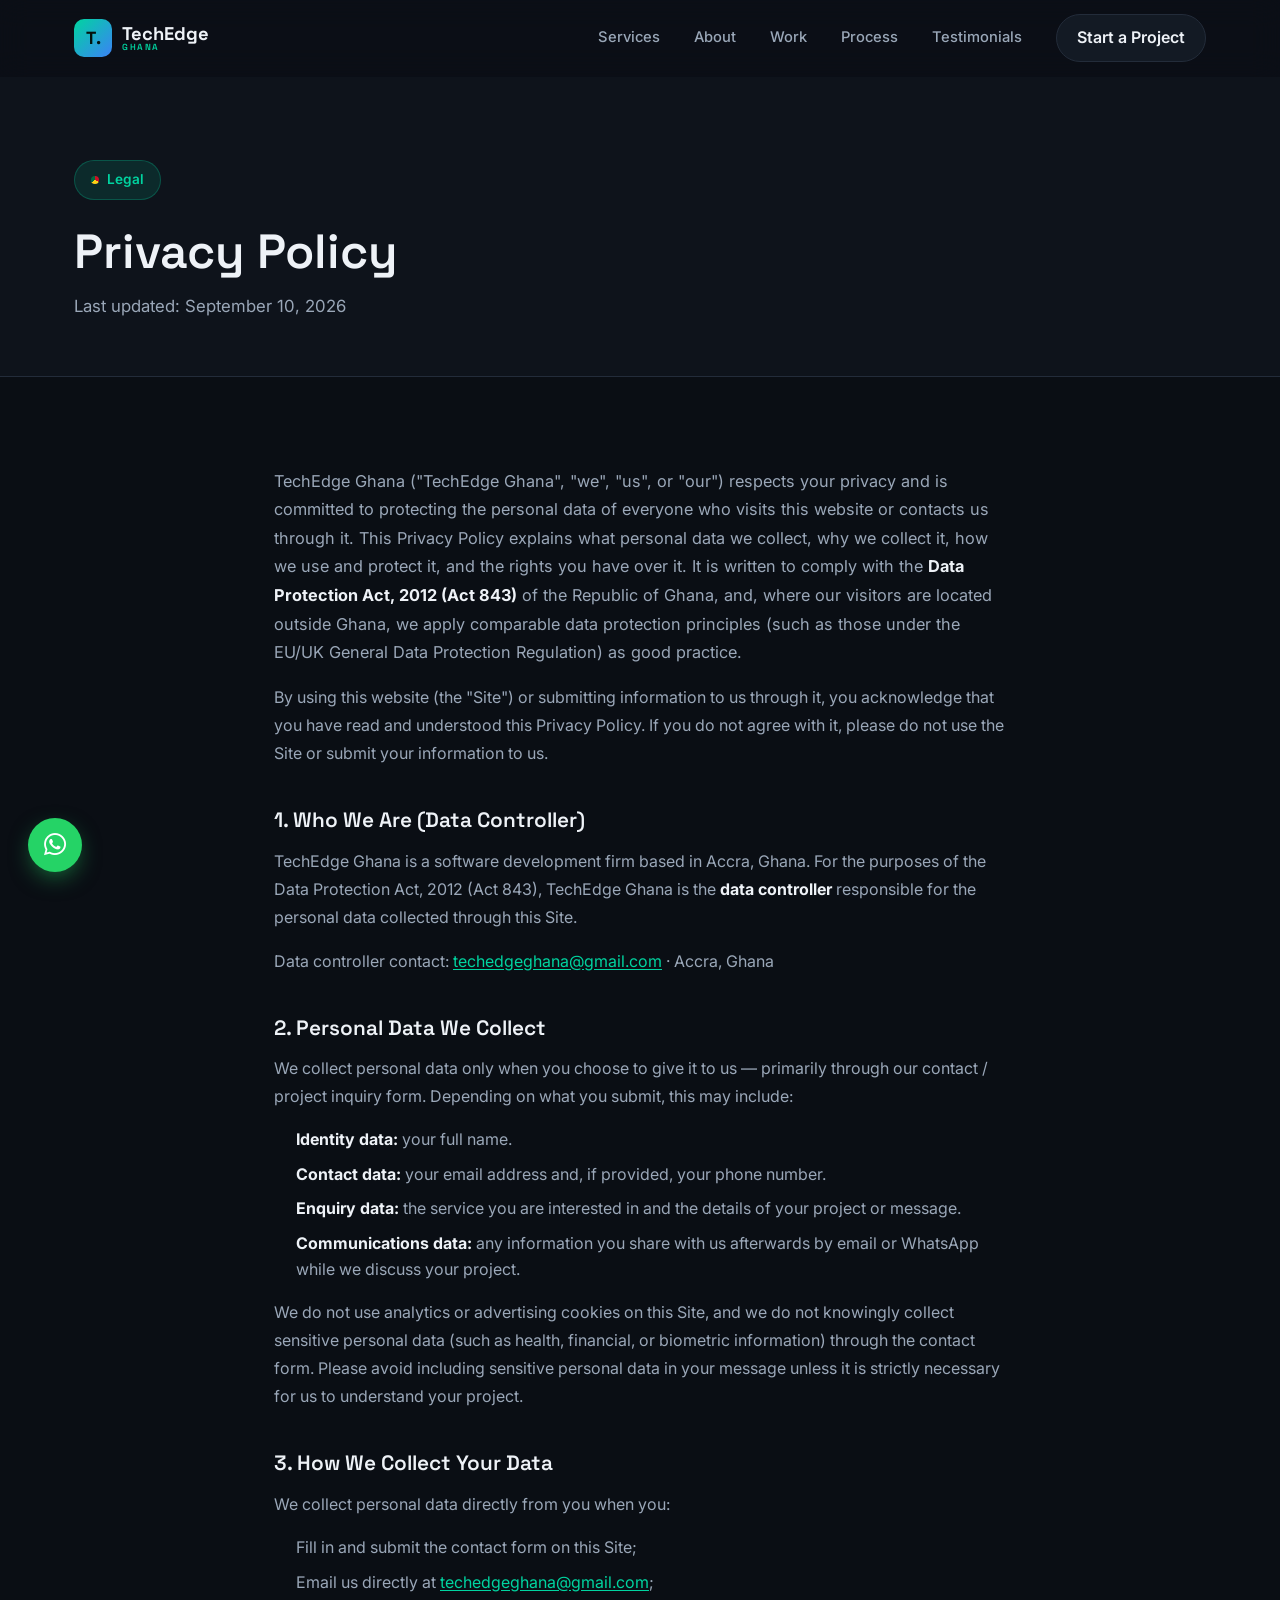
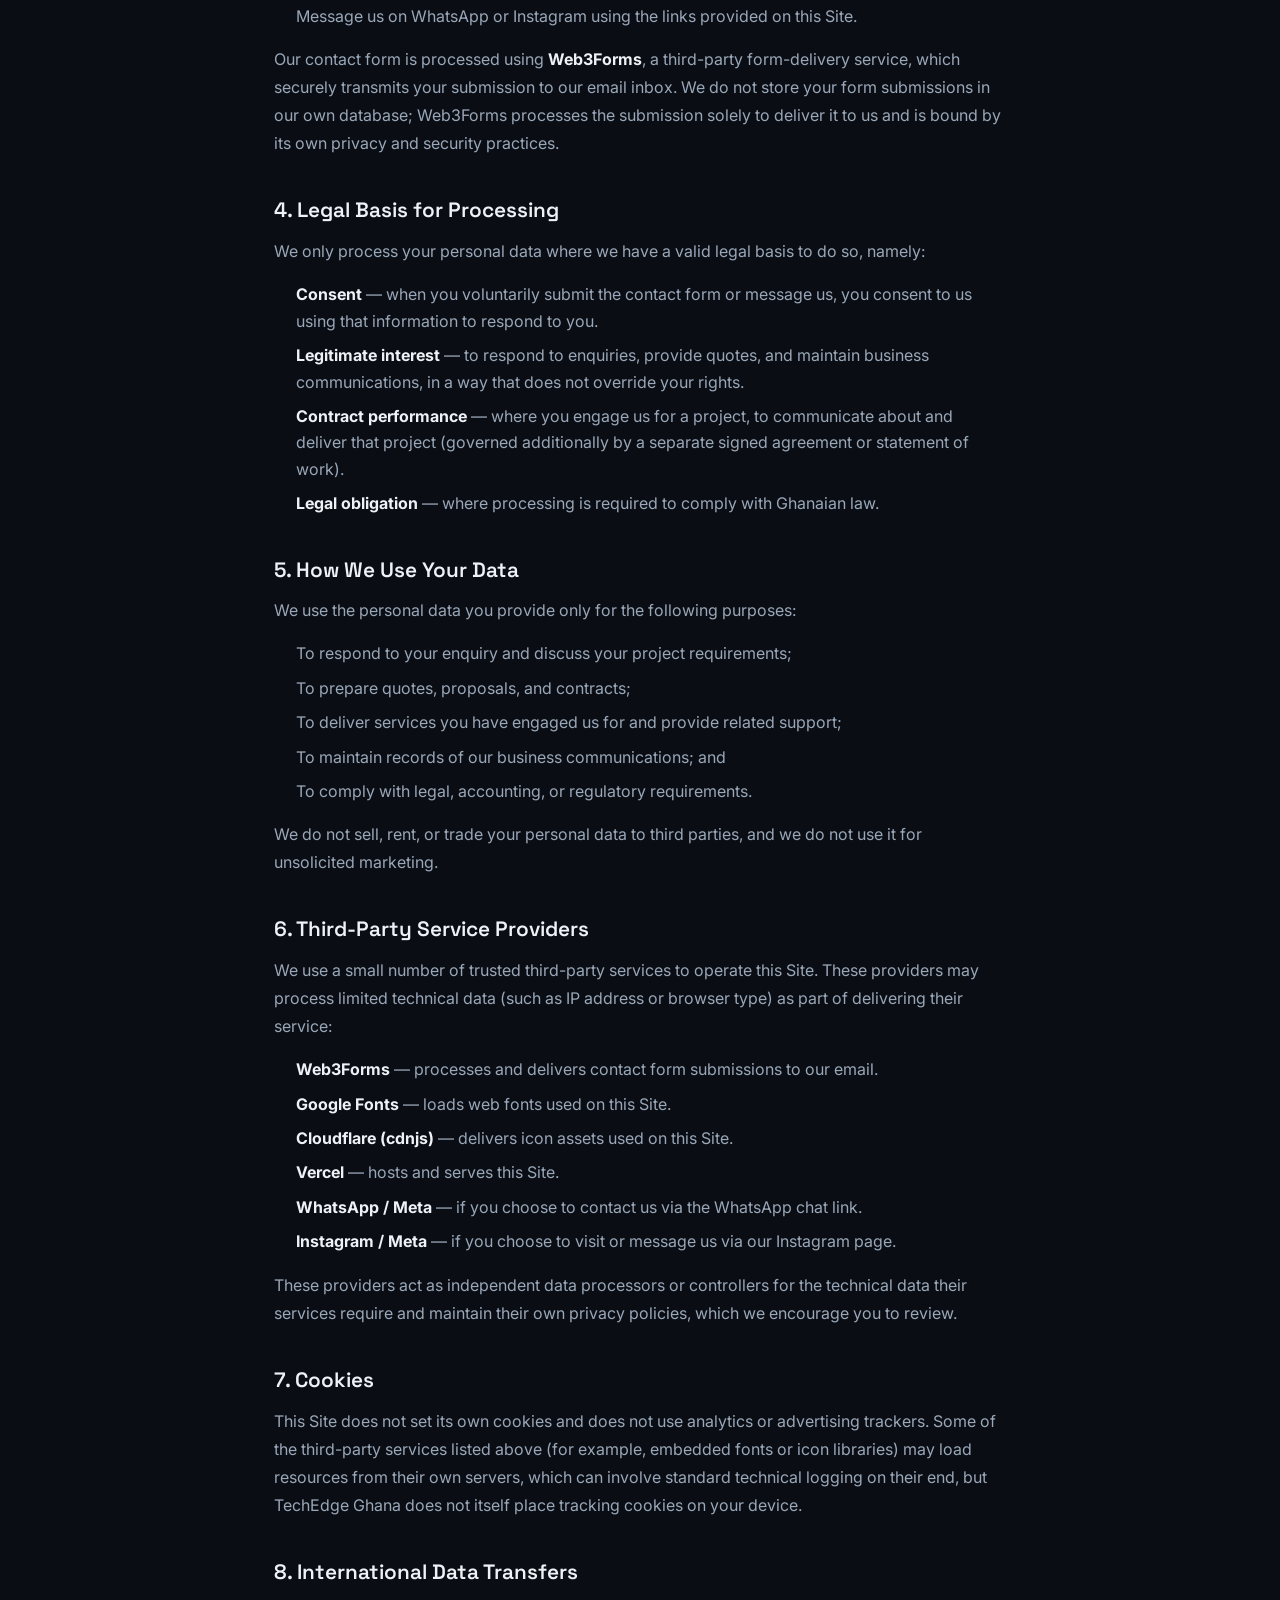
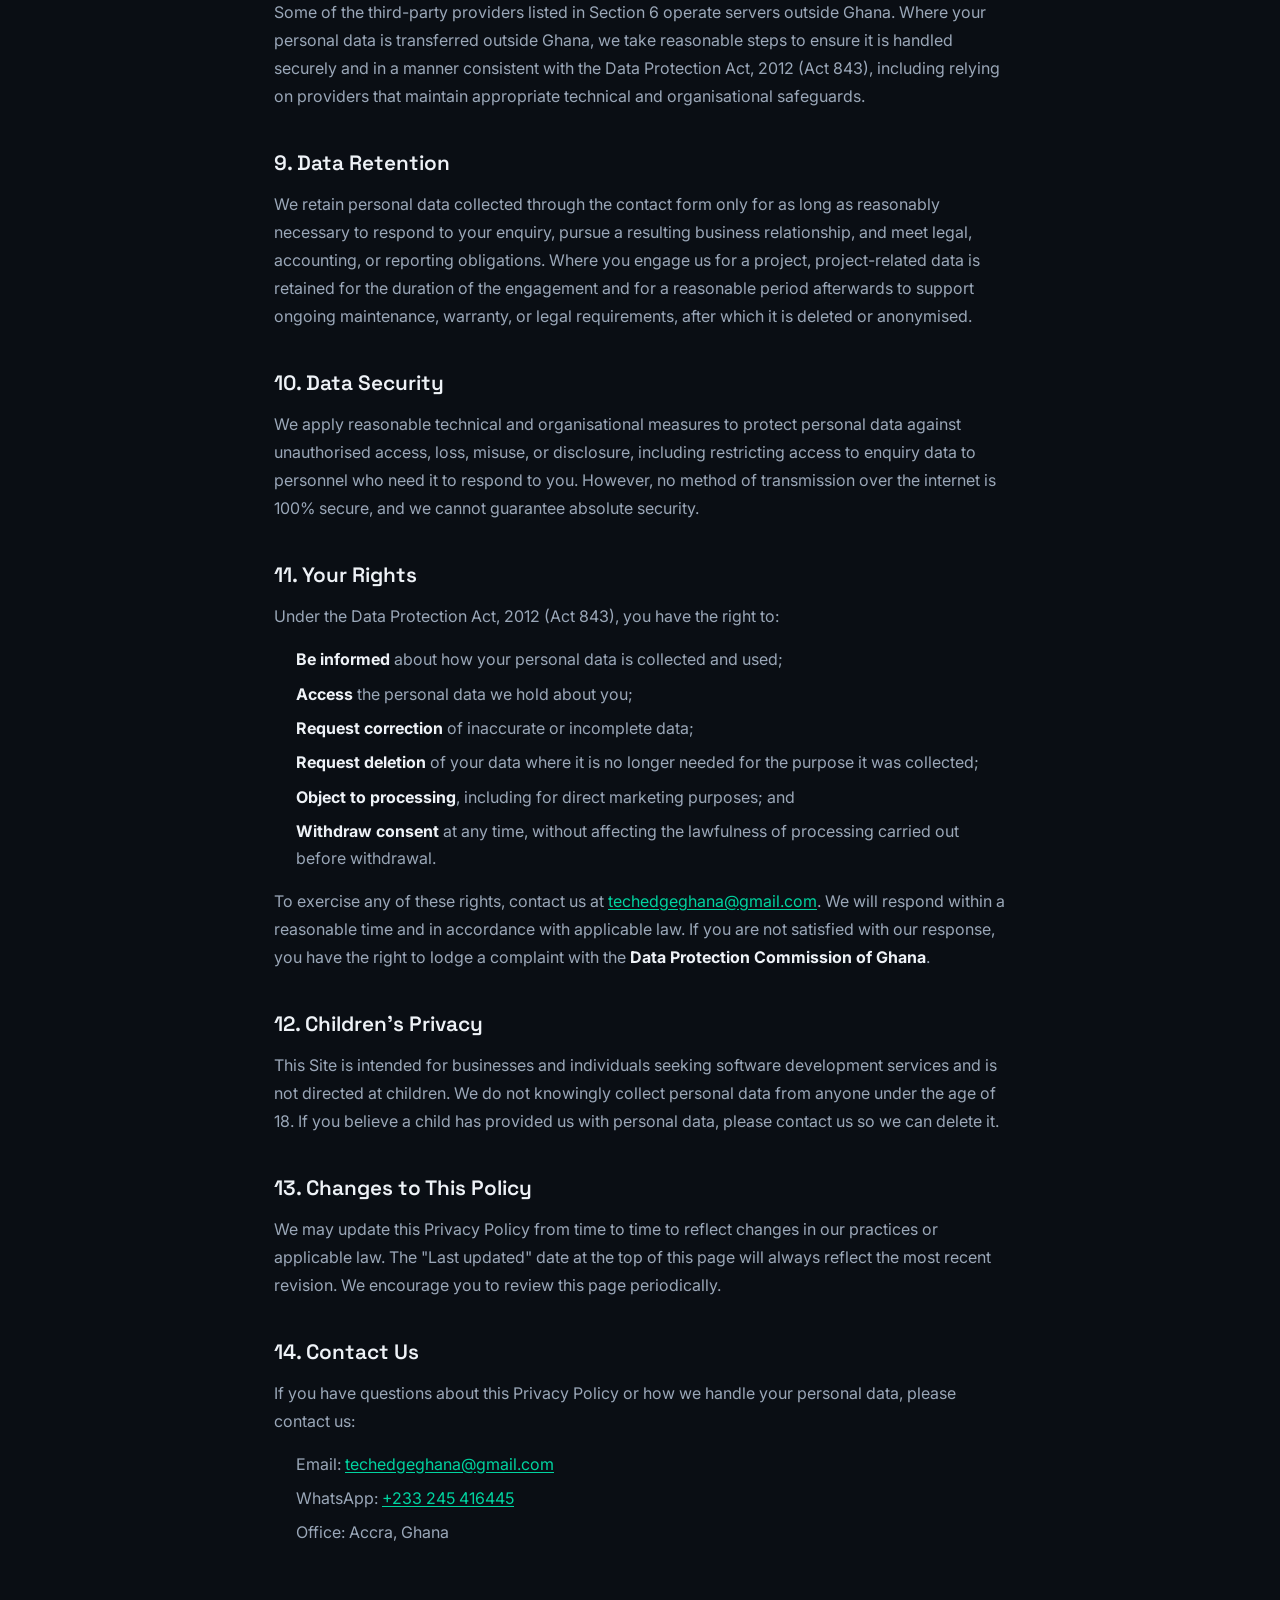
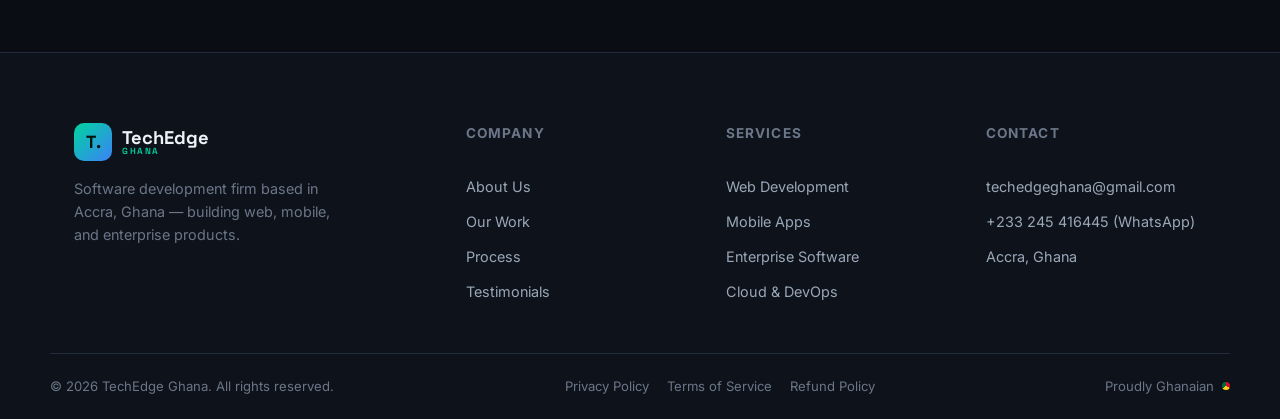
==== commit 995aadeb: "Add Refund, Cancellation and Payment Policy page Adds refund-policy.html matching the site's design," ====
--- a/privacy.html
+++ b/privacy.html
@@ -197,6 +197,7 @@
     <div class="footer-legal-links">
       <a href="privacy.html">Privacy Policy</a>
       <a href="terms.html">Terms of Service</a>
+      <a href="refund-policy.html">Refund Policy</a>
     </div>
     <span class="footer-flag">Proudly Ghanaian <span class="flag-dot"></span></span>
   </div>
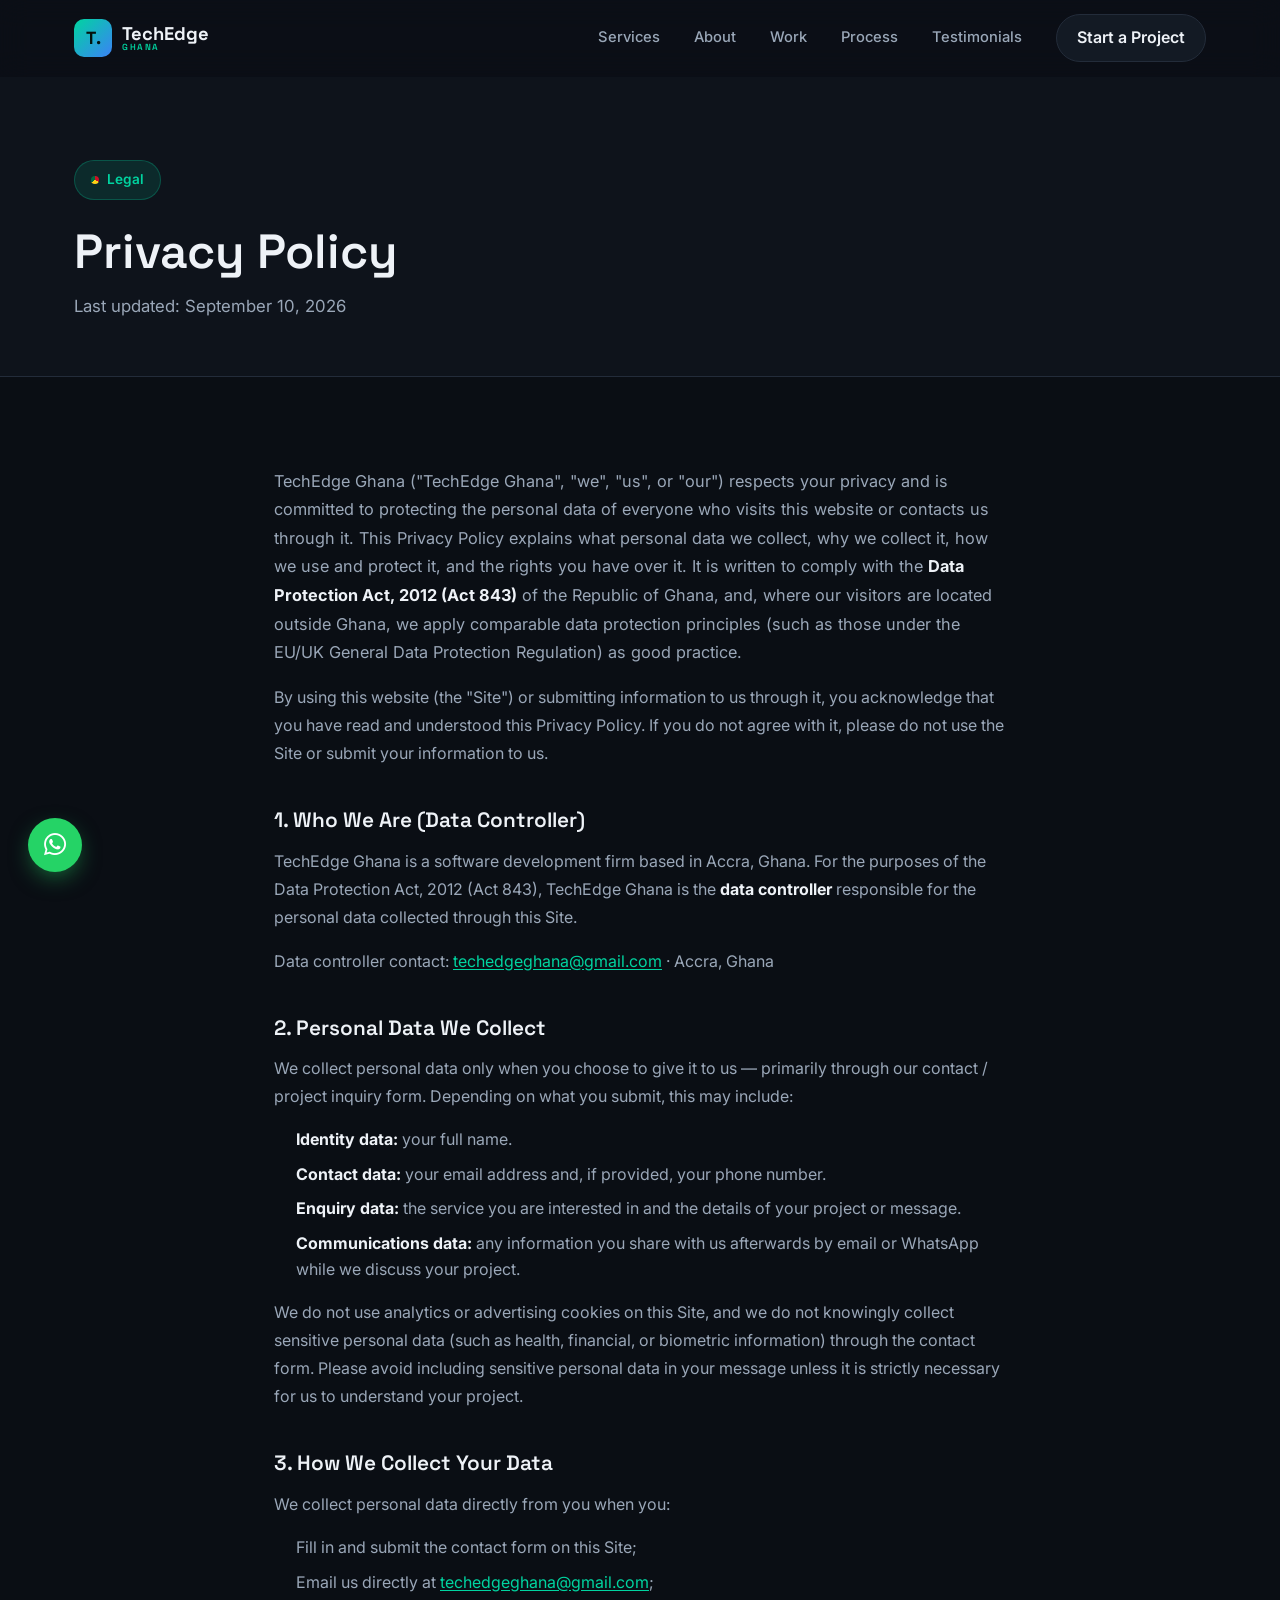
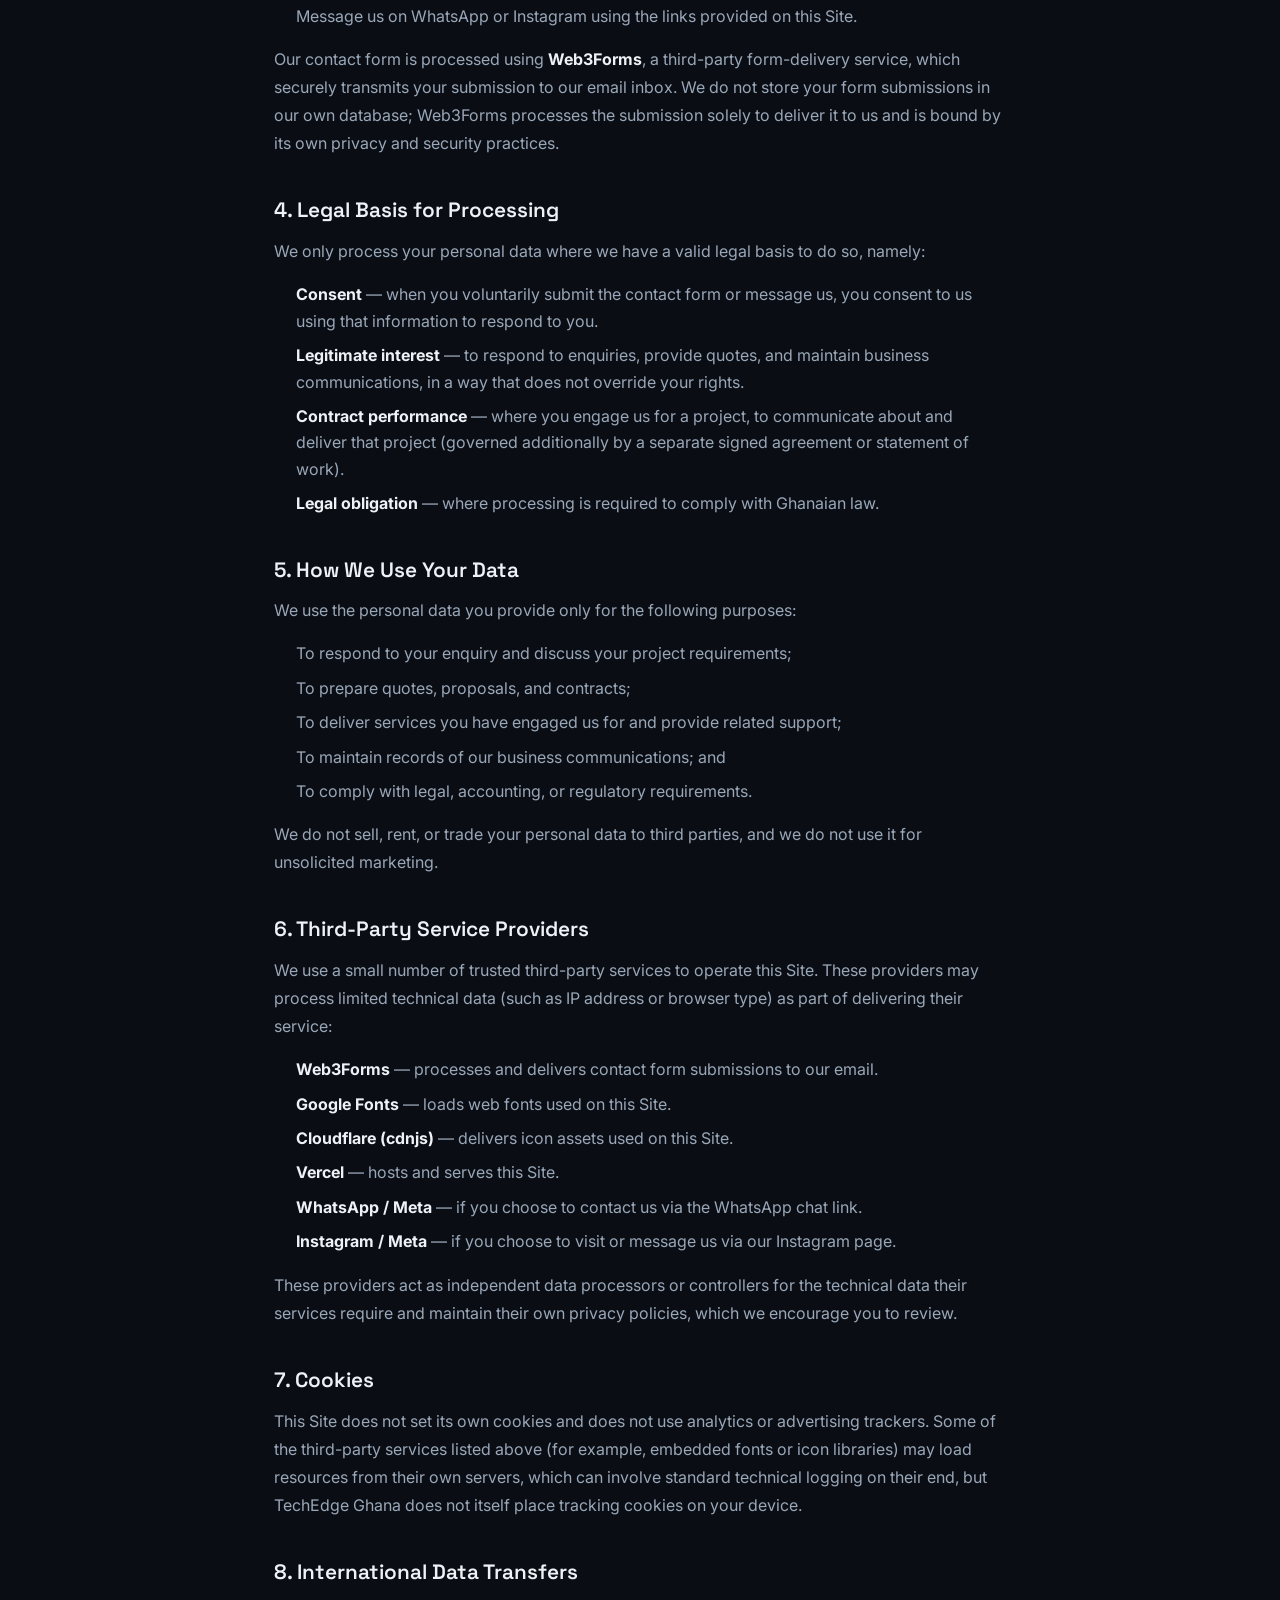
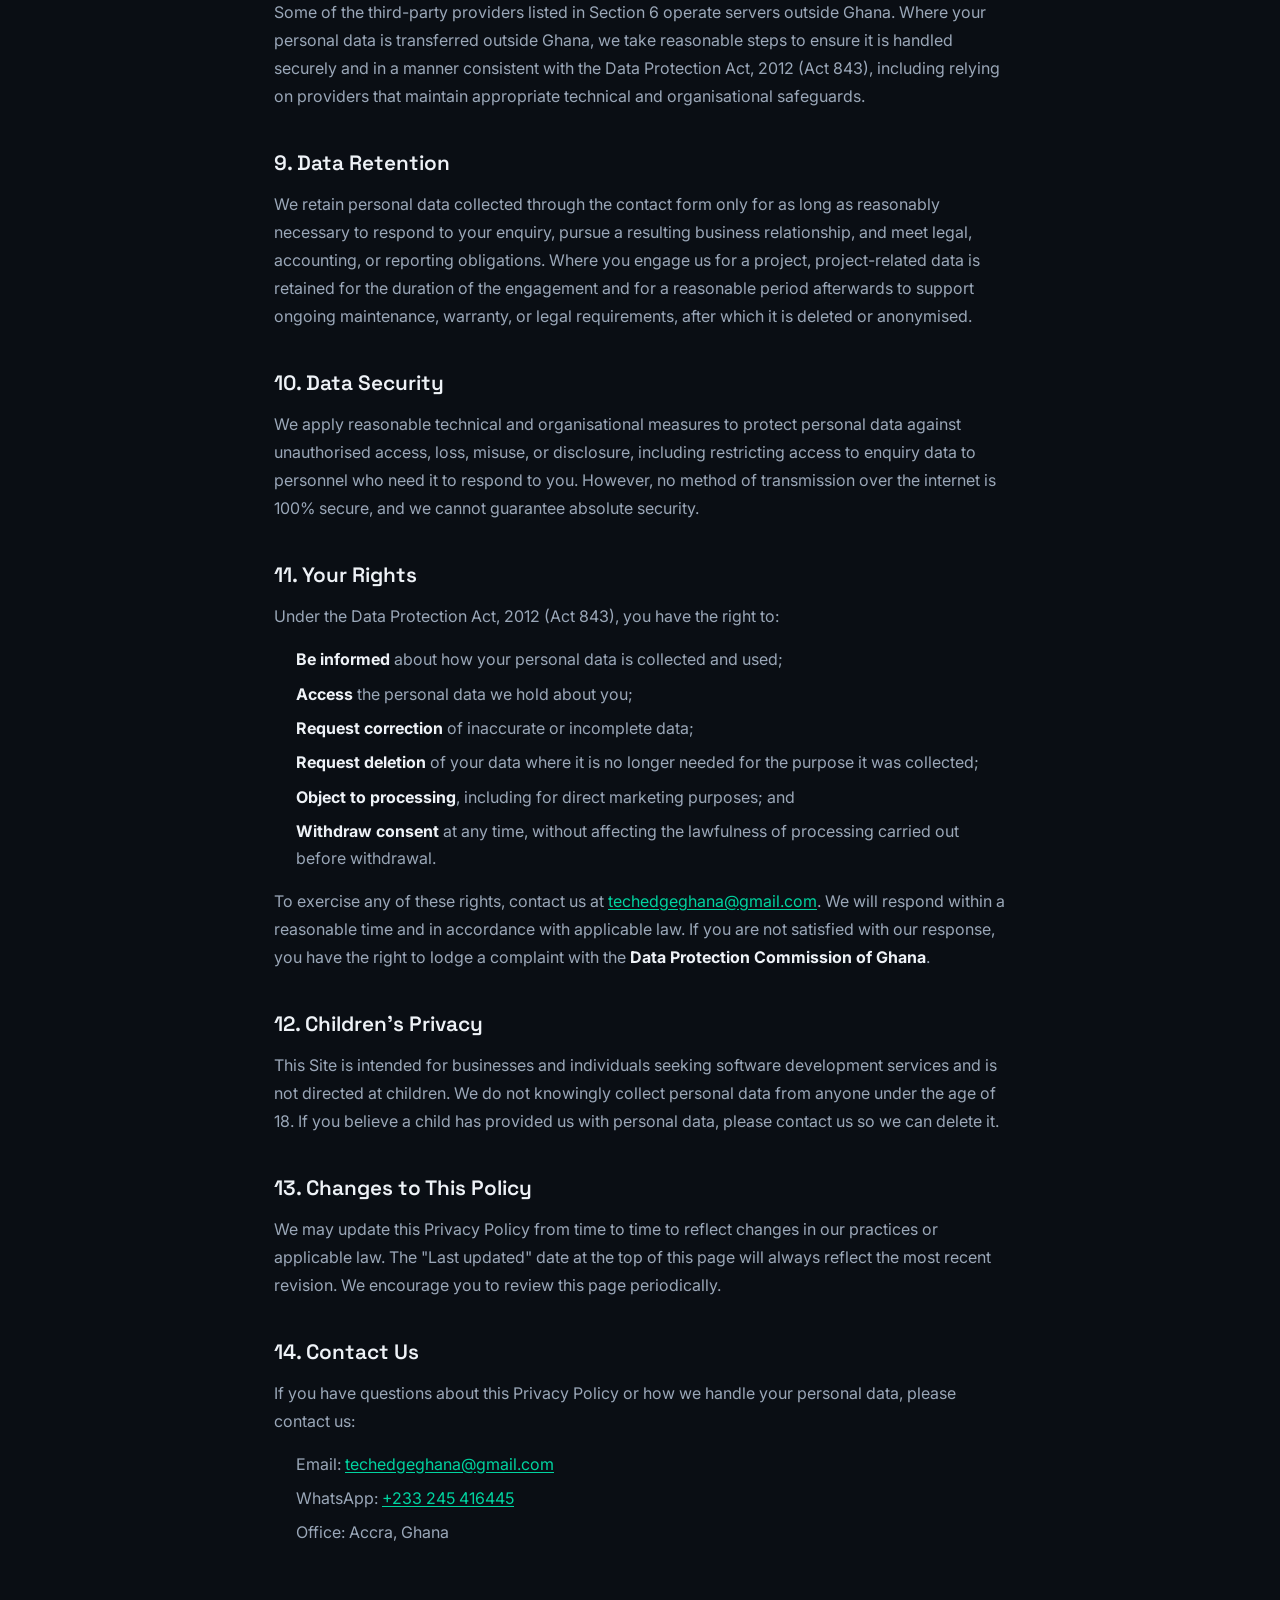
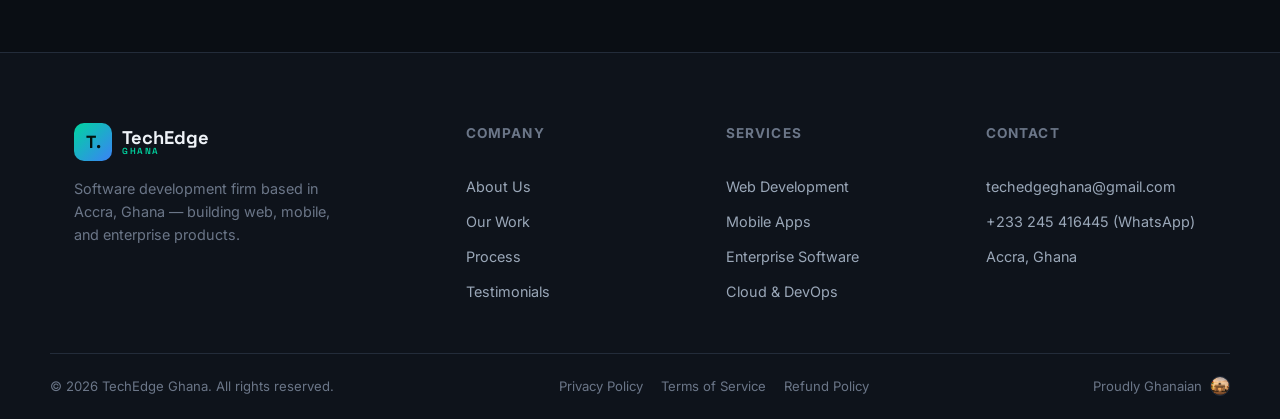
==== commit d7ab3295: "Replace footer flag-dot with Independence Arch photo Swaps the small conic-gradient flag dot next to" ====
--- a/privacy.html
+++ b/privacy.html
@@ -58,7 +58,7 @@
   </section>
 
   <section class="legal-body">
-    <div class="container legal-content reveal">
+    <div class="container legal-content">
 
       <p class="legal-intro">TechEdge Ghana ("TechEdge Ghana", "we", "us", or "our") respects your privacy and is committed to protecting the personal data of everyone who visits this website or contacts us through it. This Privacy Policy explains what personal data we collect, why we collect it, how we use and protect it, and the rights you have over it. It is written to comply with the <strong>Data Protection Act, 2012 (Act 843)</strong> of the Republic of Ghana, and, where our visitors are located outside Ghana, we apply comparable data protection principles (such as those under the EU/UK General Data Protection Regulation) as good practice.</p>
 
@@ -199,7 +199,7 @@
       <a href="terms.html">Terms of Service</a>
       <a href="refund-policy.html">Refund Policy</a>
     </div>
-    <span class="footer-flag">Proudly Ghanaian <span class="flag-dot"></span></span>
+    <span class="footer-flag">Proudly Ghanaian <img src="assets/ghana.jpg" alt="Ghana flags at Independence Arch" class="footer-flag-img"></span>
   </div>
 </footer>
 
--- a/css/styles.css
+++ b/css/styles.css
@@ -705,6 +705,14 @@
   color: var(--text-faint);
 }
 .footer-flag { display: inline-flex; align-items: center; gap: 8px; }
+.footer-flag-img {
+  width: 20px; height: 20px;
+  border-radius: 50%;
+  object-fit: cover;
+  object-position: center 35%;
+  border: 1px solid var(--border);
+  flex-shrink: 0;
+}
 .footer-legal-links { display: flex; align-items: center; gap: 18px; }
 .footer-legal-links a { color: var(--text-faint); font-size: 0.82rem; transition: color .2s ease; }
 .footer-legal-links a:hover { color: var(--accent); }
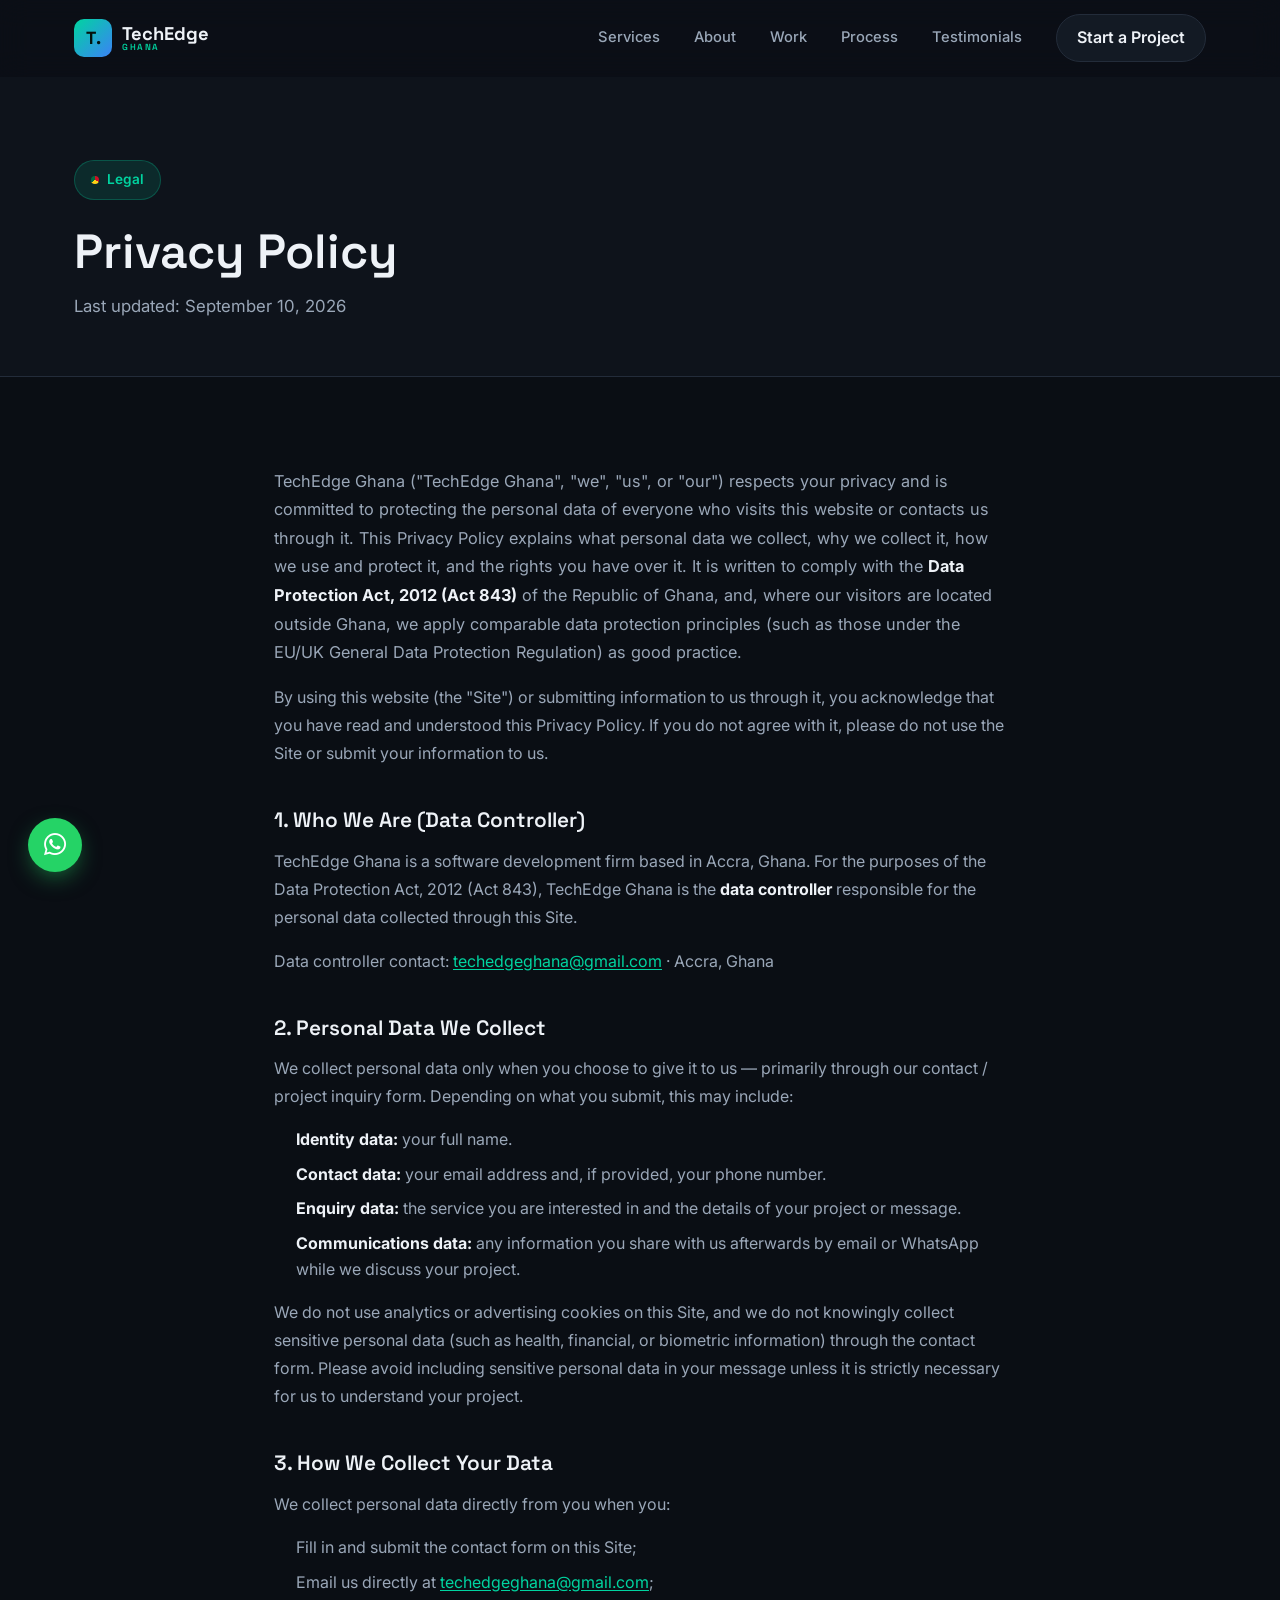
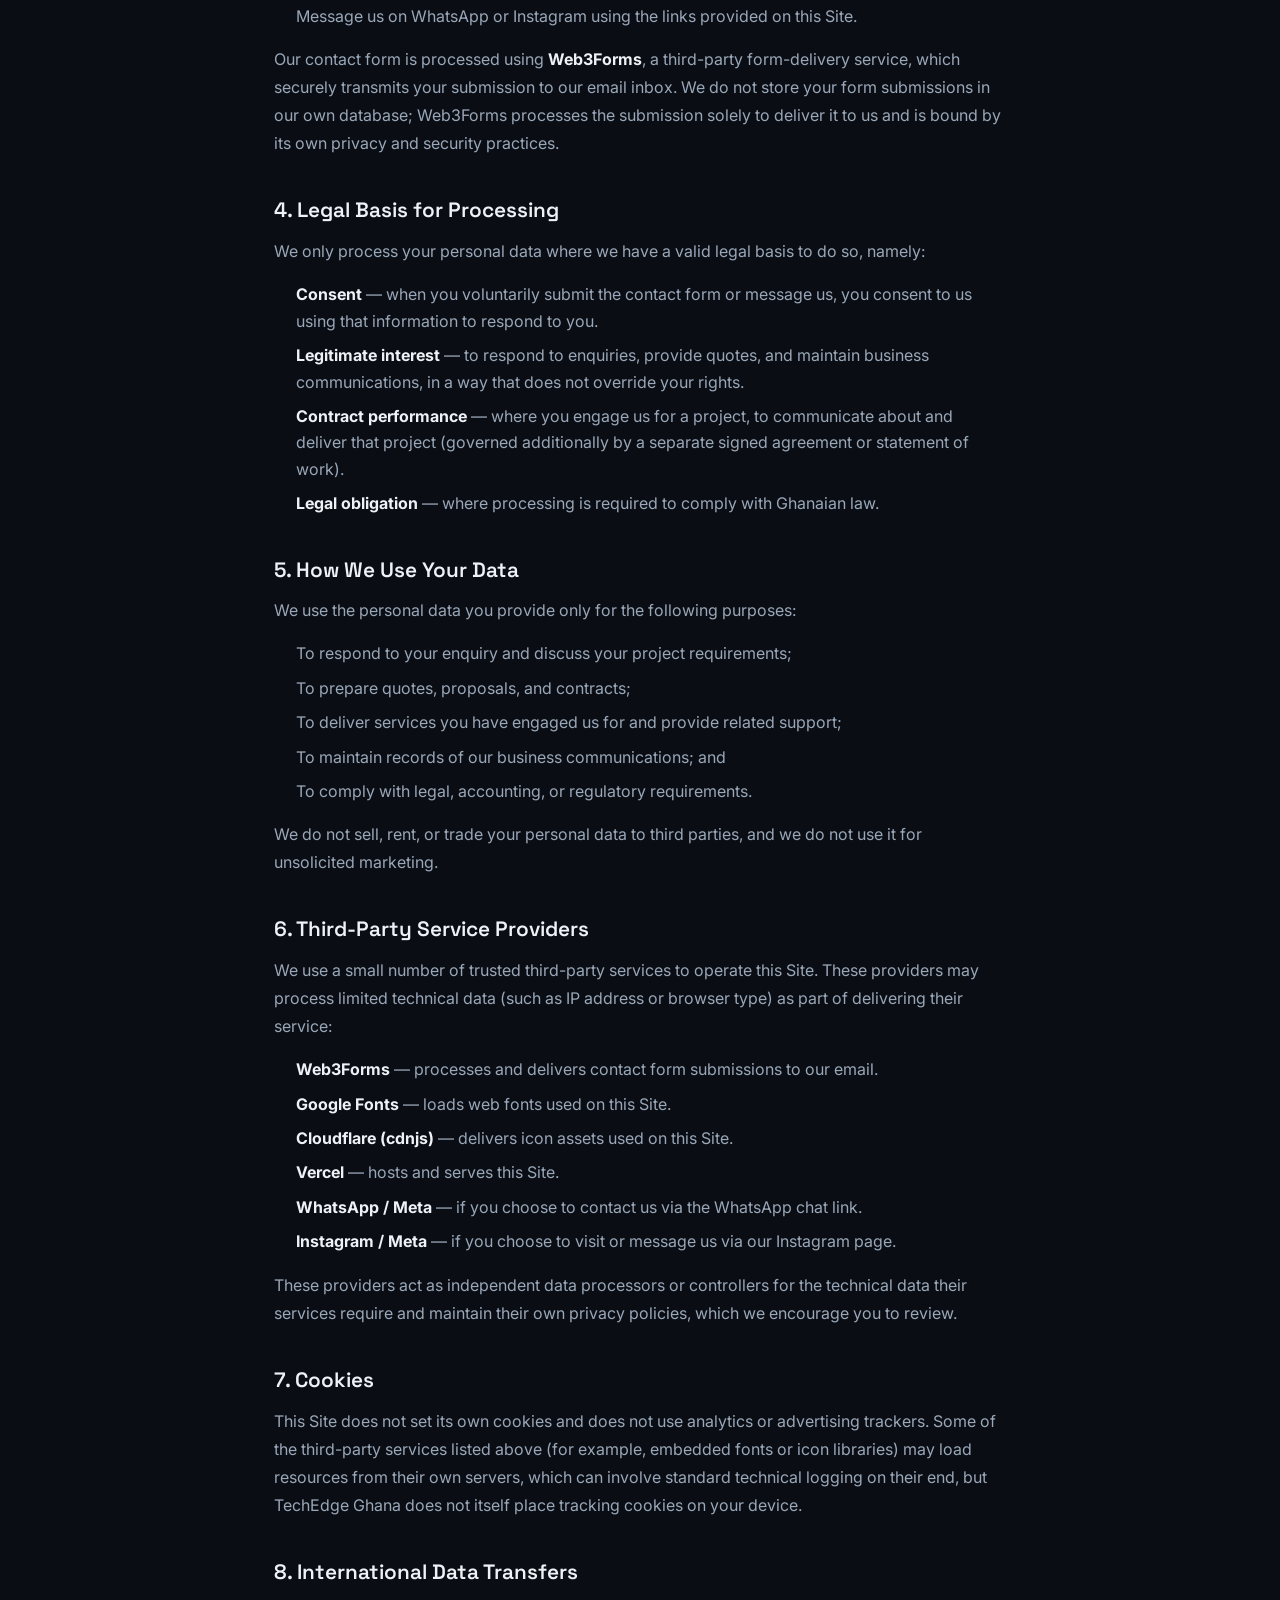
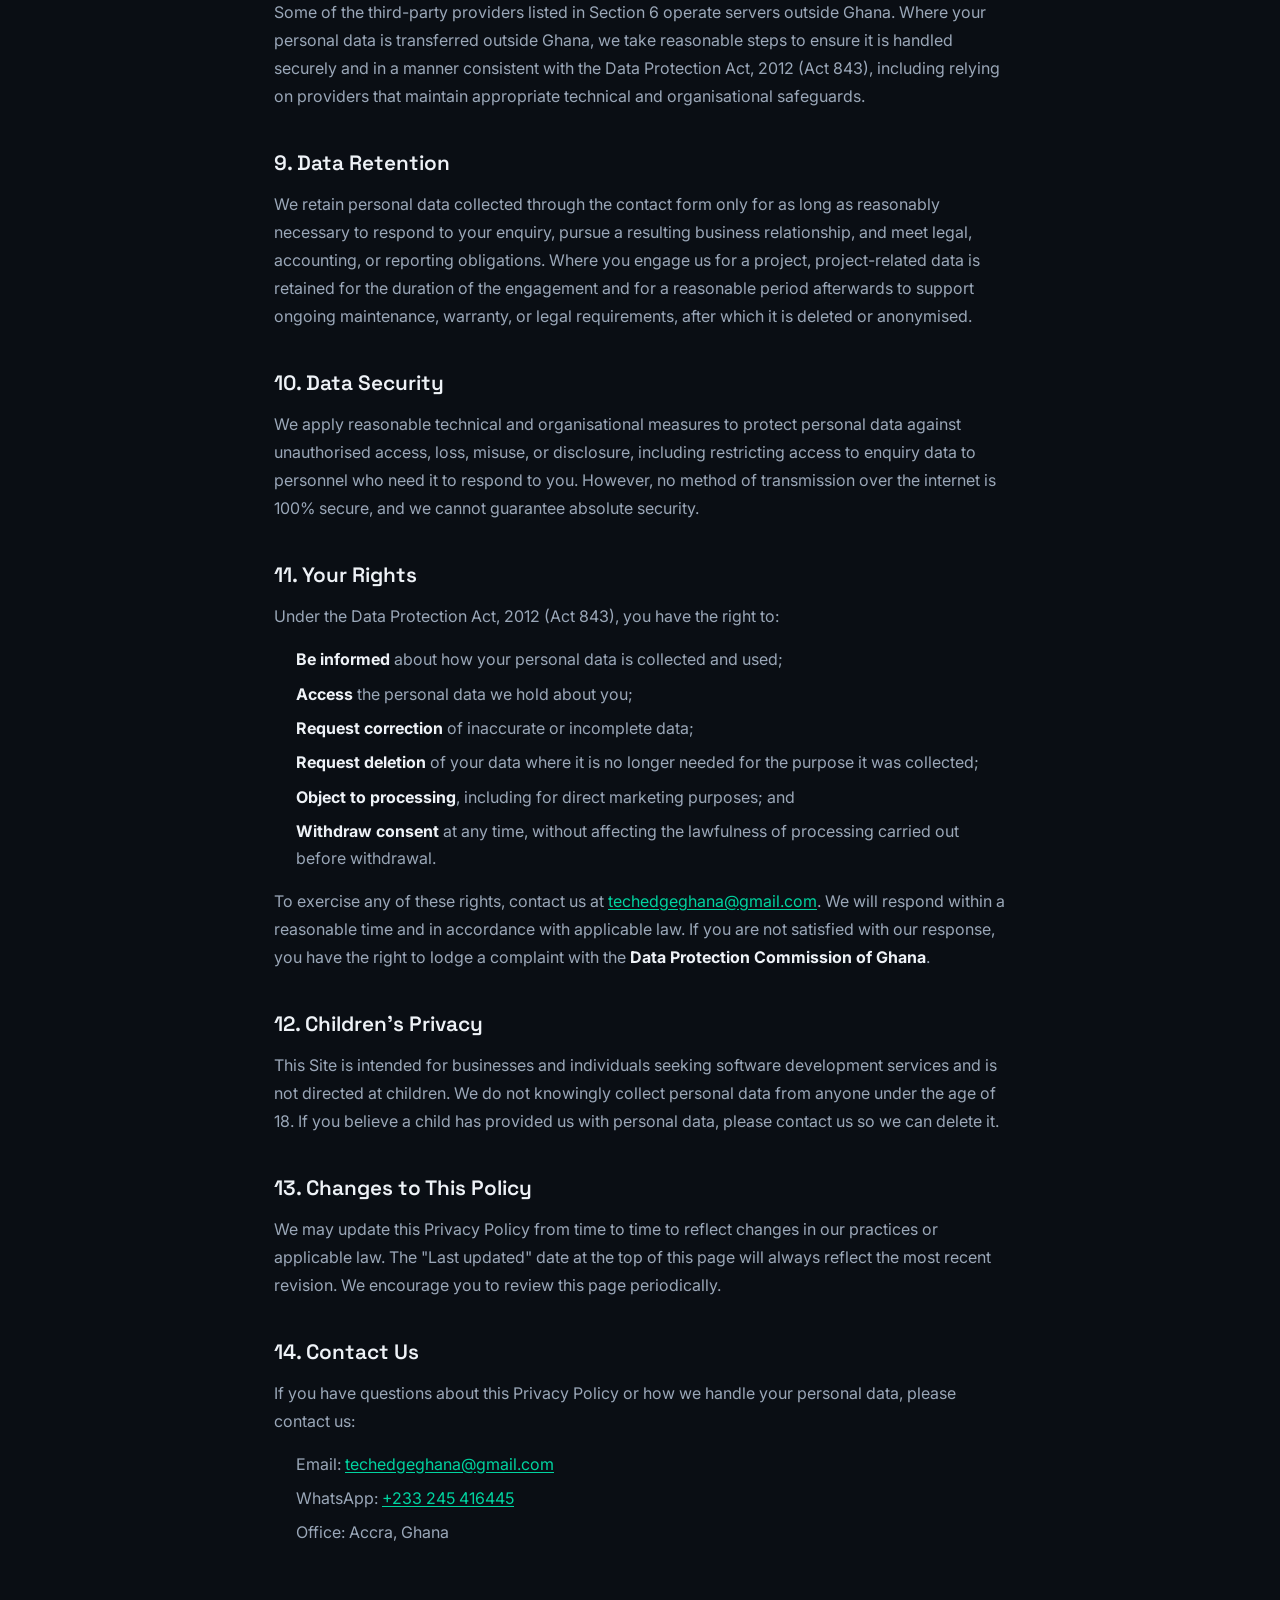
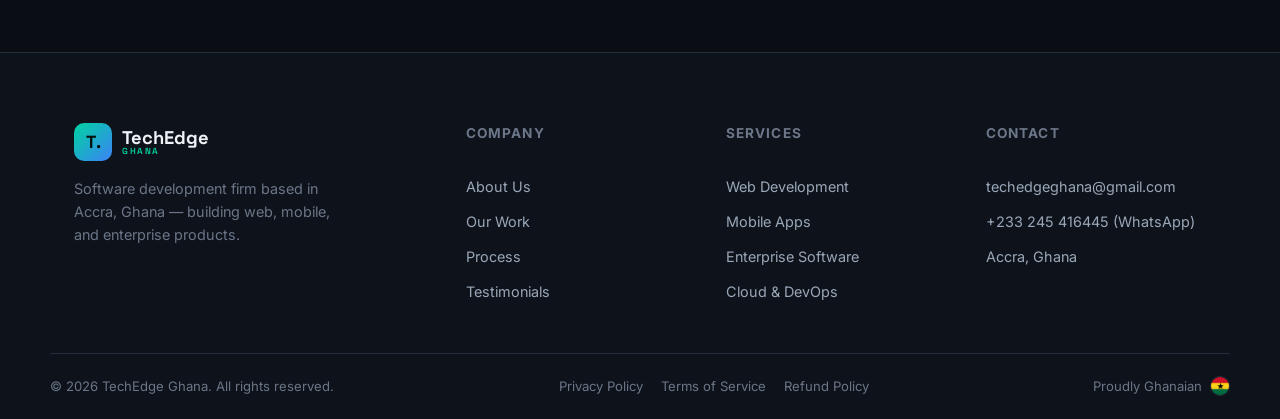
==== commit 84cab044: "Use Ghana flag image for footer badge instead of arch photo Replaces the Independence Arch photo wit" ====
--- a/privacy.html
+++ b/privacy.html
@@ -199,7 +199,7 @@
       <a href="terms.html">Terms of Service</a>
       <a href="refund-policy.html">Refund Policy</a>
     </div>
-    <span class="footer-flag">Proudly Ghanaian <img src="assets/ghana.jpg" alt="Ghana flags at Independence Arch" class="footer-flag-img"></span>
+    <span class="footer-flag">Proudly Ghanaian <img src="assets/gh-flag.jpg" alt="Flag of Ghana" class="footer-flag-img"></span>
   </div>
 </footer>
 
--- a/css/styles.css
+++ b/css/styles.css
@@ -709,7 +709,7 @@
   width: 20px; height: 20px;
   border-radius: 50%;
   object-fit: cover;
-  object-position: center 35%;
+  object-position: center;
   border: 1px solid var(--border);
   flex-shrink: 0;
 }
